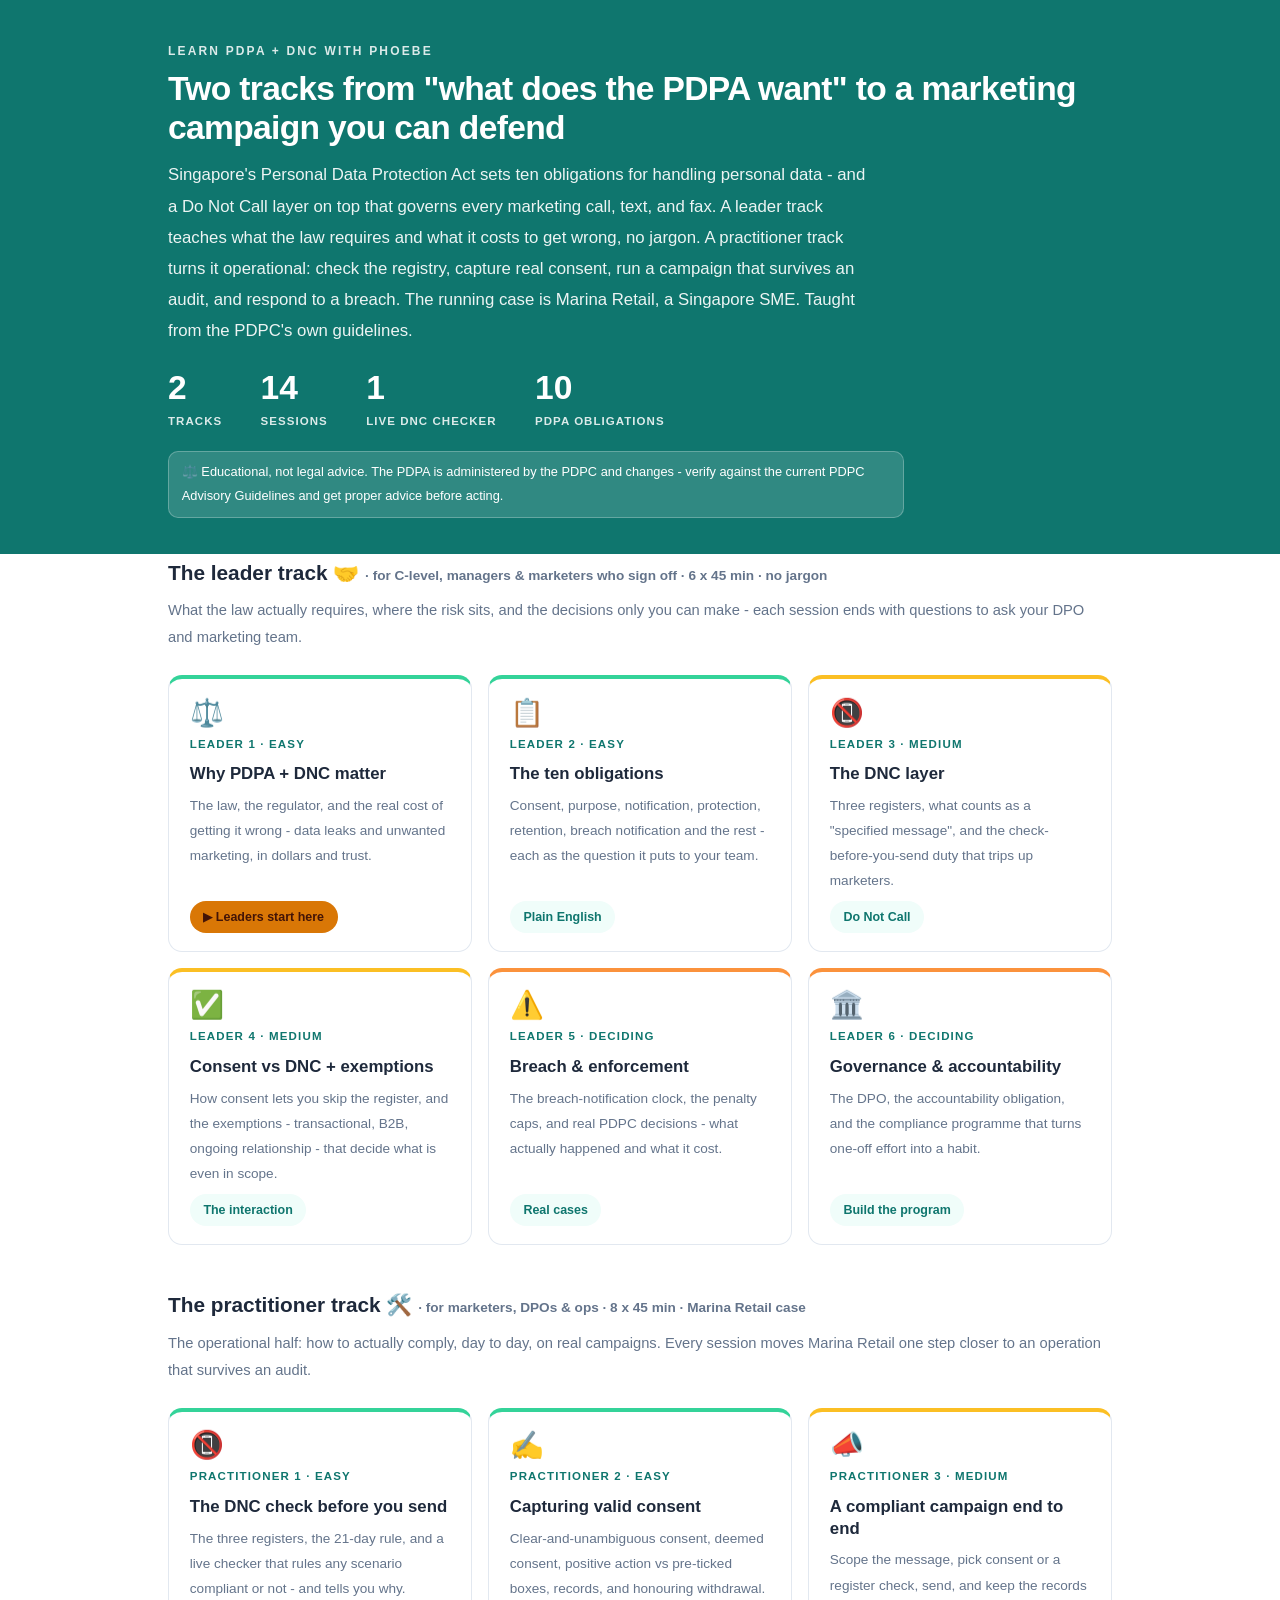
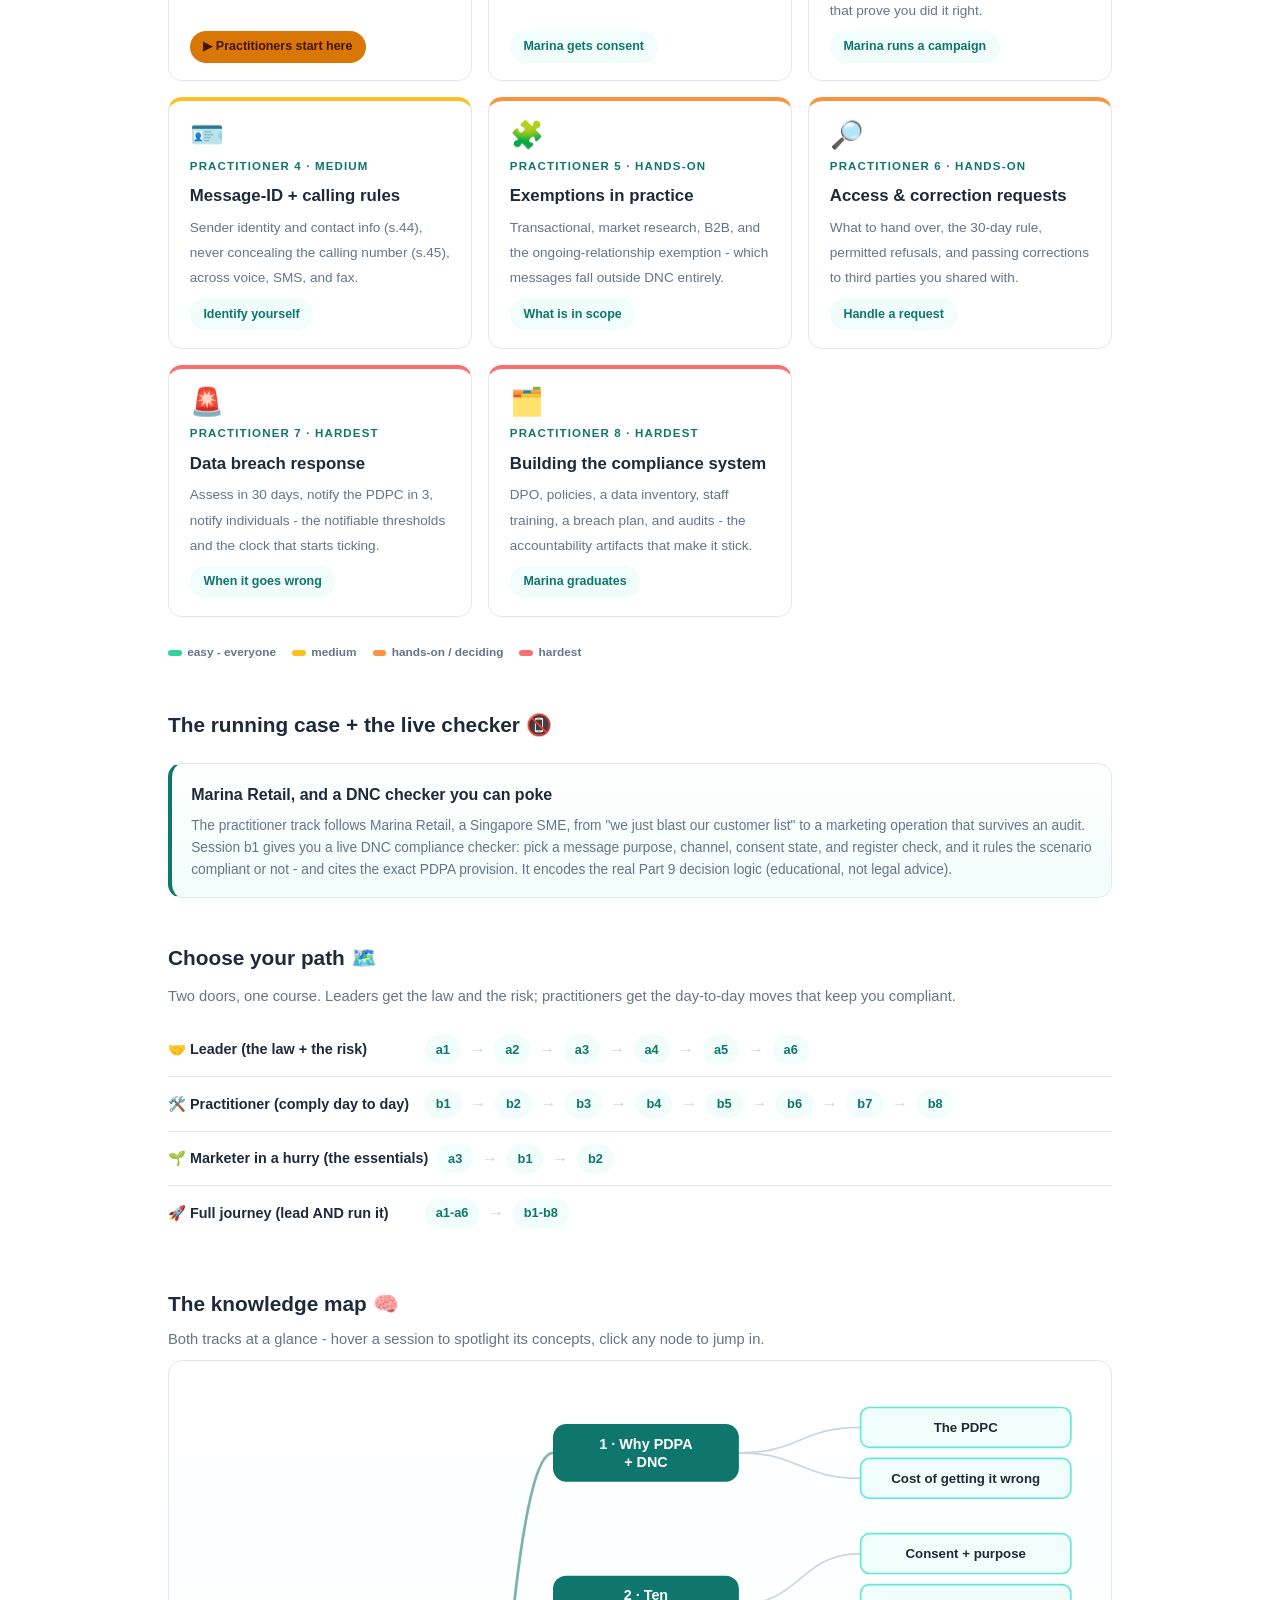
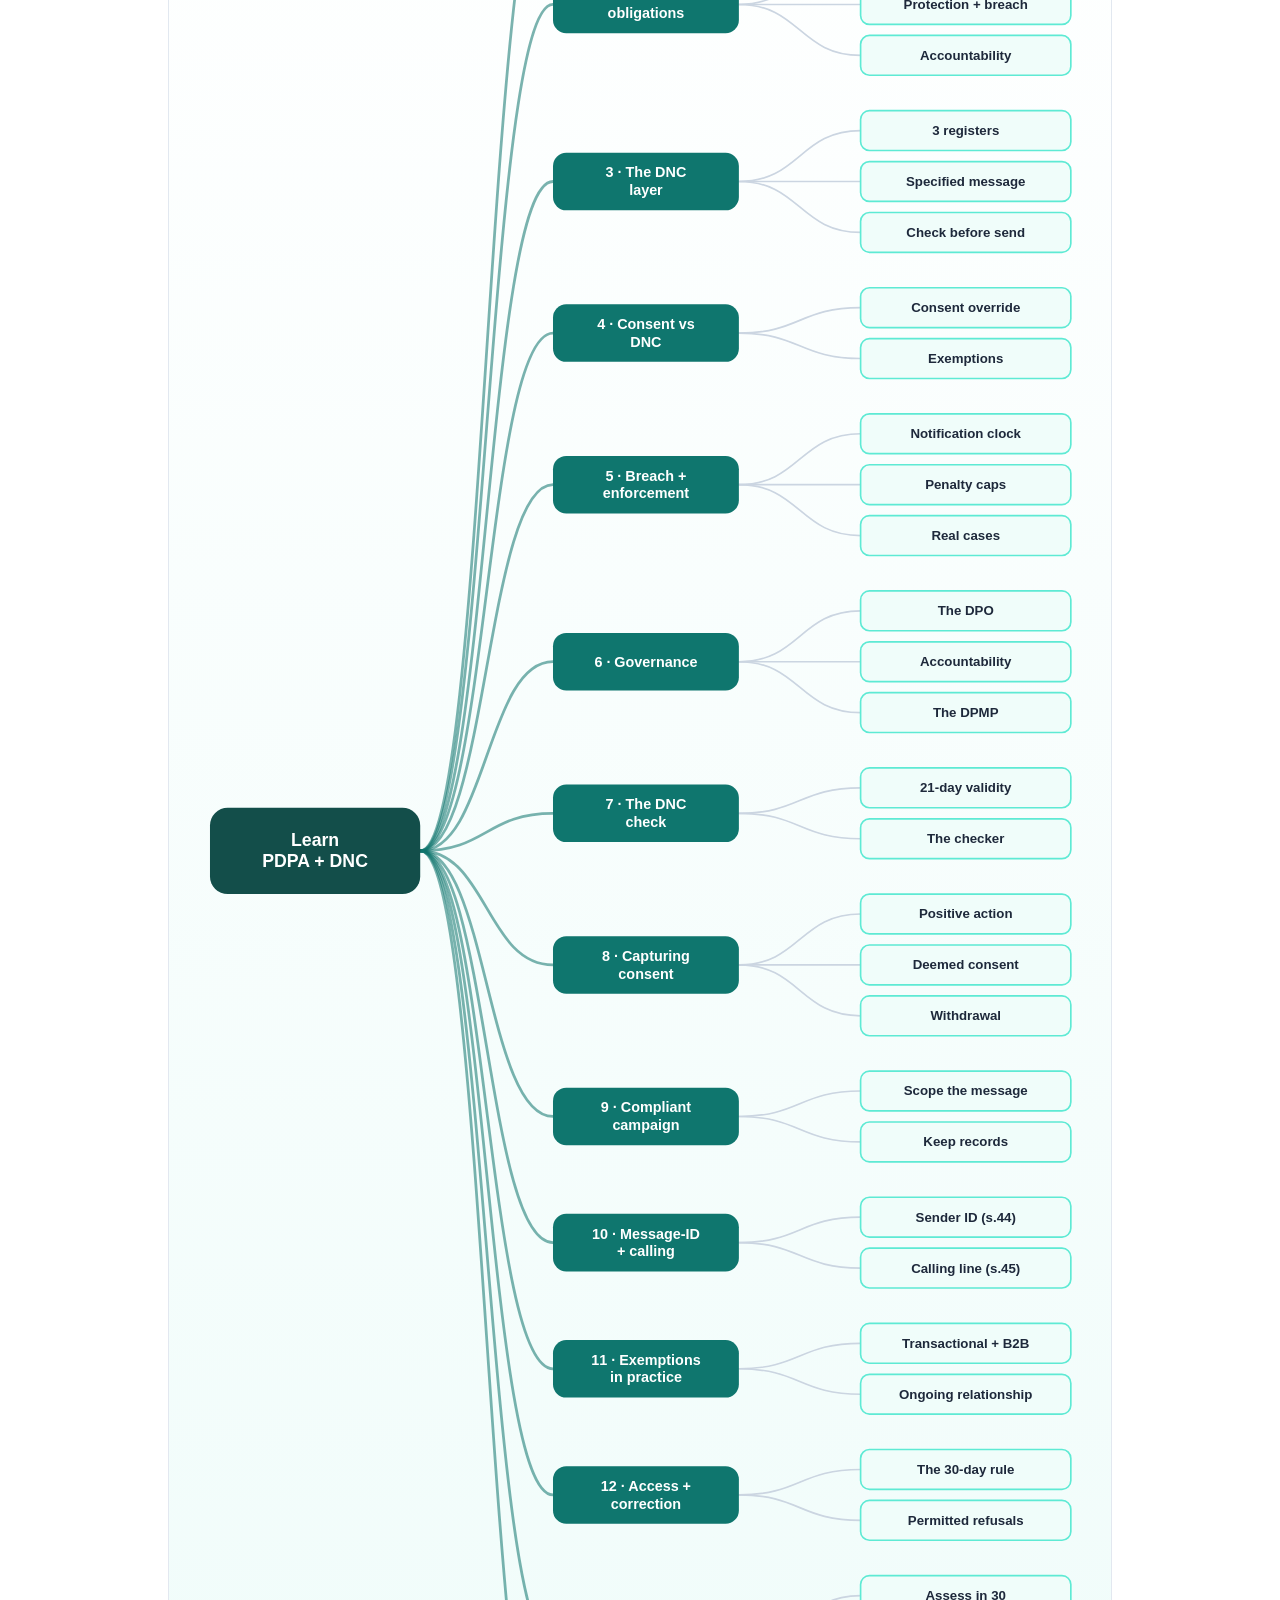
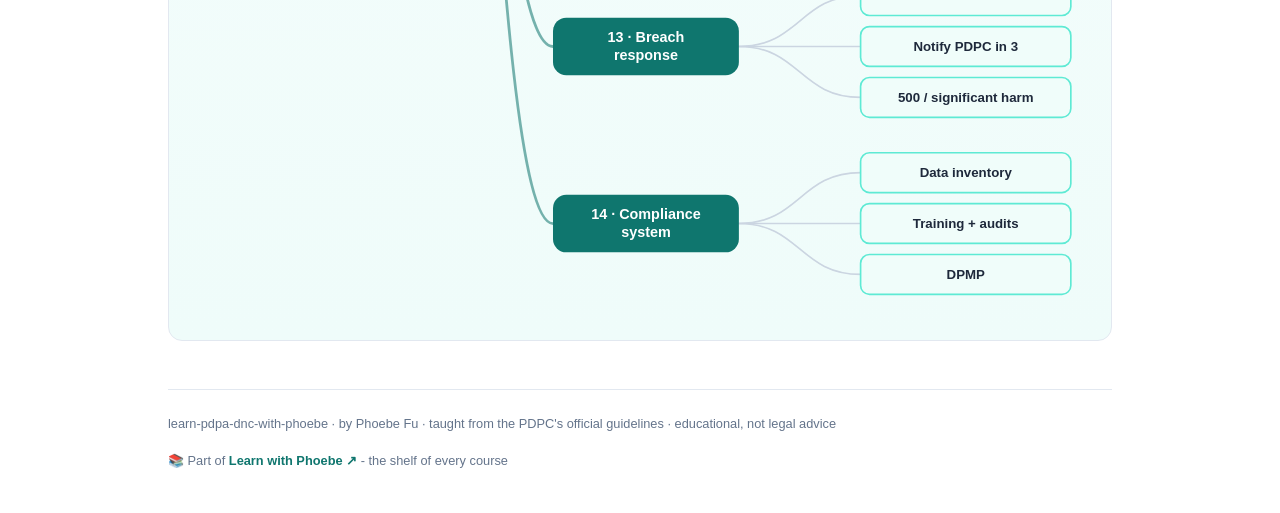
==== index.html @ 96875e18 "learn-pdpa-dnc-with-phoebe: two-track Singapore PDPA + DNC course (6 leader + 8 practitioner), dnc-l" ====
<!DOCTYPE html>
<html lang="en">
<head>
<meta charset="UTF-8">
<meta name="viewport" content="width=device-width, initial-scale=1.0">
<title>learn PDPA + DNC with phoebe - a two-track course on Singapore data protection</title>
<link rel="stylesheet" href="assets/style.css?v=1">
<style>
  .stats-row { display: flex; gap: 2.4rem; margin-top: 1.5rem; flex-wrap: wrap; }
  .stat b { display: block; font-size: 2.1rem; font-weight: 800; line-height: 1.05; font-variant-numeric: tabular-nums; }
  .stat span { font-size: .72rem; opacity: .85; text-transform: uppercase; letter-spacing: .09em; font-weight: 600; }
  .lawnote { margin-top: 1rem; font-size: .8rem; background: rgba(255,255,255,.14); border: 1px solid rgba(255,255,255,.25); border-radius: 10px; padding: .55rem .8rem; max-width: 46rem; }

  .course-grid { display: grid; grid-template-columns: repeat(auto-fit, minmax(17rem, 1fr)); gap: 1rem; margin-top: 1.5rem; }
  .course-card { border: 1px solid var(--hairline); border-top: 4px solid var(--diff, var(--indigo)); border-radius: var(--radius); padding: 1.2rem 1.3rem 1.1rem; display: flex; flex-direction: column; gap: .5rem; text-decoration: none; color: var(--ink); background: #fff; transition: box-shadow .15s ease, border-color .15s ease, transform .15s ease; position: relative; }
  .course-card:hover { border-color: var(--indigo-soft); border-top-color: var(--diff, var(--indigo)); box-shadow: 0 8px 28px rgba(15,118,110,.14); transform: translateY(-3px); }
  .course-card .cicon { font-size: 1.7rem; line-height: 1; }
  .course-card .cnum { font-size: .72rem; font-weight: 700; color: var(--indigo); text-transform: uppercase; letter-spacing: .1em; }
  .course-card h3 { font-size: 1.05rem; font-weight: 800; line-height: 1.3; }
  .course-card p { font-size: .85rem; color: var(--muted); flex: 1; }
  .course-card .meta { display: flex; gap: .4rem; flex-wrap: wrap; }

  .diff-legend { display: flex; gap: 1rem; margin-top: 1.6rem; font-size: .74rem; color: var(--muted); font-weight: 600; flex-wrap: wrap; }
  .diff-legend i { display: inline-block; width: .85rem; height: .35rem; border-radius: 999px; margin-right: .35rem; vertical-align: middle; }

  .paths { margin-top: 2.6rem; }
  .paths h2 { font-size: 1.3rem; font-weight: 800; margin-bottom: .3rem; }
  .paths .plede { color: var(--muted); font-size: .92rem; margin-bottom: .8rem; }
  .path { display: flex; gap: .55rem; align-items: center; padding: .75rem 0; border-bottom: .5px solid var(--hairline); flex-wrap: wrap; }
  .path:last-child { border-bottom: none; }
  .path b { min-width: 15.5rem; font-size: .9rem; }
  .path .pstep { background: var(--indigo-50); color: var(--indigo); border-radius: 999px; padding: .16rem .68rem; font-weight: 700; font-size: .8rem; text-decoration: none; transition: all .12s ease; }
  .path .pstep:hover { background: var(--indigo); color: #fff; }
  .path .parr { color: var(--faint); font-weight: 700; }

  .rp-card { border: 1px solid var(--hairline); border-left: 4px solid var(--indigo); border-radius: var(--radius); padding: 1rem 1.2rem; background: linear-gradient(180deg,#fff,var(--indigo-50)); margin-top: 1.2rem; }
  .rp-card h4 { font-size: 1rem; font-weight: 800; margin-bottom: .3rem; }
  .rp-card p { font-size: .86rem; color: var(--muted); line-height: 1.6; }

  .mm-section { margin-top: 1.6rem; }
  .mm-section h2 { font-size: 1.3rem; font-weight: 800; margin-bottom: .2rem; }
  .mm-section .mm-lede { color: var(--muted); font-size: .92rem; margin-bottom: .4rem; }
  .mm-wrap { border: 1px solid var(--hairline); border-radius: var(--radius); background: linear-gradient(180deg,#fff,#EFFCFA); padding: .6rem; overflow-x: auto; }
  .mm-svg { width: 100%; height: auto; display: block; max-width: 60rem; margin: 0 auto; min-width: 34rem; }
  .mm-link { cursor: pointer; text-decoration: none; }
  .mm-node rect { transition: opacity .15s ease, filter .15s ease; }
  .mm-node text { pointer-events: none; }
  .mm-link:hover .mm-node rect { filter: brightness(1.06); }
  .mm-edge { transition: opacity .15s ease; }
</style>
</head>
<body>

<header class="masthead">
  <div class="wrap">
    <div class="eyebrow">Learn PDPA + DNC with Phoebe</div>
    <h1>Two tracks from "what does the PDPA want" to a marketing campaign you can defend</h1>
    <p class="sub">Singapore's Personal Data Protection Act sets ten obligations for handling personal data - and a Do Not Call layer on top that governs every marketing call, text, and fax. A leader track teaches what the law requires and what it costs to get wrong, no jargon. A practitioner track turns it operational: check the registry, capture real consent, run a campaign that survives an audit, and respond to a breach. The running case is Marina Retail, a Singapore SME. Taught from the PDPC's own guidelines.</p>
    <div class="stats-row">
      <div class="stat"><b data-count="2">2</b><span>tracks</span></div>
      <div class="stat"><b data-count="14">14</b><span>sessions</span></div>
      <div class="stat"><b data-count="1">1</b><span>live DNC checker</span></div>
      <div class="stat"><b data-count="10">10</b><span>PDPA obligations</span></div>
    </div>
    <div class="lawnote">⚖️ Educational, not legal advice. The PDPA is administered by the PDPC and changes - verify against the current PDPC Advisory Guidelines and get proper advice before acting.</div>
  </div>
</header>

<main class="wrap">

  <section class="section">
    <div class="paths" style="margin-top:0">
      <h2>The leader track 🤝 <span style="font-size:.85rem;font-weight:600;color:var(--muted)">· for C-level, managers &amp; marketers who sign off · 6 x 45 min · no jargon</span></h2>
      <p class="plede">What the law actually requires, where the risk sits, and the decisions only you can make - each session ends with questions to ask your DPO and marketing team.</p>
    </div>
    <div class="course-grid">
      <a class="course-card" href="courses/a1-why-pdpa-dnc.html" style="--diff:#34D399">
        <span class="cicon">⚖️</span><span class="cnum">Leader 1 · easy</span>
        <h3>Why PDPA + DNC matter</h3>
        <p>The law, the regulator, and the real cost of getting it wrong - data leaks and unwanted marketing, in dollars and trust.</p>
        <span class="meta"><span class="pill amber">▶ Leaders start here</span></span>
      </a>
      <a class="course-card" href="courses/a2-pdpa-obligations.html" style="--diff:#34D399">
        <span class="cicon">📋</span><span class="cnum">Leader 2 · easy</span>
        <h3>The ten obligations</h3>
        <p>Consent, purpose, notification, protection, retention, breach notification and the rest - each as the question it puts to your team.</p>
        <span class="meta"><span class="pill light">Plain English</span></span>
      </a>
      <a class="course-card" href="courses/a3-dnc-layer.html" style="--diff:#FBBF24">
        <span class="cicon">📵</span><span class="cnum">Leader 3 · medium</span>
        <h3>The DNC layer</h3>
        <p>Three registers, what counts as a "specified message", and the check-before-you-send duty that trips up marketers.</p>
        <span class="meta"><span class="pill light">Do Not Call</span></span>
      </a>
      <a class="course-card" href="courses/a4-consent-exemptions.html" style="--diff:#FBBF24">
        <span class="cicon">✅</span><span class="cnum">Leader 4 · medium</span>
        <h3>Consent vs DNC + exemptions</h3>
        <p>How consent lets you skip the register, and the exemptions - transactional, B2B, ongoing relationship - that decide what is even in scope.</p>
        <span class="meta"><span class="pill light">The interaction</span></span>
      </a>
      <a class="course-card" href="courses/a5-breach-enforcement.html" style="--diff:#FB923C">
        <span class="cicon">⚠️</span><span class="cnum">Leader 5 · deciding</span>
        <h3>Breach &amp; enforcement</h3>
        <p>The breach-notification clock, the penalty caps, and real PDPC decisions - what actually happened and what it cost.</p>
        <span class="meta"><span class="pill light">Real cases</span></span>
      </a>
      <a class="course-card" href="courses/a6-governance.html" style="--diff:#FB923C">
        <span class="cicon">🏛️</span><span class="cnum">Leader 6 · deciding</span>
        <h3>Governance &amp; accountability</h3>
        <p>The DPO, the accountability obligation, and the compliance programme that turns one-off effort into a habit.</p>
        <span class="meta"><span class="pill light">Build the program</span></span>
      </a>
    </div>

    <div class="paths">
      <h2>The practitioner track 🛠️ <span style="font-size:.85rem;font-weight:600;color:var(--muted)">· for marketers, DPOs &amp; ops · 8 x 45 min · Marina Retail case</span></h2>
      <p class="plede">The operational half: how to actually comply, day to day, on real campaigns. Every session moves Marina Retail one step closer to an operation that survives an audit.</p>
    </div>
    <div class="course-grid">
      <a class="course-card" href="courses/b1-dnc-check.html" style="--diff:#34D399">
        <span class="cicon">📵</span><span class="cnum">Practitioner 1 · easy</span>
        <h3>The DNC check before you send</h3>
        <p>The three registers, the 21-day rule, and a live checker that rules any scenario compliant or not - and tells you why.</p>
        <span class="meta"><span class="pill amber">▶ Practitioners start here</span></span>
      </a>
      <a class="course-card" href="courses/b2-consent.html" style="--diff:#34D399">
        <span class="cicon">✍️</span><span class="cnum">Practitioner 2 · easy</span>
        <h3>Capturing valid consent</h3>
        <p>Clear-and-unambiguous consent, deemed consent, positive action vs pre-ticked boxes, records, and honouring withdrawal.</p>
        <span class="meta"><span class="pill light">Marina gets consent</span></span>
      </a>
      <a class="course-card" href="courses/b3-compliant-campaign.html" style="--diff:#FBBF24">
        <span class="cicon">📣</span><span class="cnum">Practitioner 3 · medium</span>
        <h3>A compliant campaign end to end</h3>
        <p>Scope the message, pick consent or a register check, send, and keep the records that prove you did it right.</p>
        <span class="meta"><span class="pill light">Marina runs a campaign</span></span>
      </a>
      <a class="course-card" href="courses/b4-message-id-rules.html" style="--diff:#FBBF24">
        <span class="cicon">🪪</span><span class="cnum">Practitioner 4 · medium</span>
        <h3>Message-ID + calling rules</h3>
        <p>Sender identity and contact info (s.44), never concealing the calling number (s.45), across voice, SMS, and fax.</p>
        <span class="meta"><span class="pill light">Identify yourself</span></span>
      </a>
      <a class="course-card" href="courses/b5-exemptions-practice.html" style="--diff:#FB923C">
        <span class="cicon">🧩</span><span class="cnum">Practitioner 5 · hands-on</span>
        <h3>Exemptions in practice</h3>
        <p>Transactional, market research, B2B, and the ongoing-relationship exemption - which messages fall outside DNC entirely.</p>
        <span class="meta"><span class="pill light">What is in scope</span></span>
      </a>
      <a class="course-card" href="courses/b6-access-correction.html" style="--diff:#FB923C">
        <span class="cicon">🔎</span><span class="cnum">Practitioner 6 · hands-on</span>
        <h3>Access &amp; correction requests</h3>
        <p>What to hand over, the 30-day rule, permitted refusals, and passing corrections to third parties you shared with.</p>
        <span class="meta"><span class="pill light">Handle a request</span></span>
      </a>
      <a class="course-card" href="courses/b7-breach-response.html" style="--diff:#F87171">
        <span class="cicon">🚨</span><span class="cnum">Practitioner 7 · hardest</span>
        <h3>Data breach response</h3>
        <p>Assess in 30 days, notify the PDPC in 3, notify individuals - the notifiable thresholds and the clock that starts ticking.</p>
        <span class="meta"><span class="pill light">When it goes wrong</span></span>
      </a>
      <a class="course-card" href="courses/b8-compliance-system.html" style="--diff:#F87171">
        <span class="cicon">🗂️</span><span class="cnum">Practitioner 8 · hardest</span>
        <h3>Building the compliance system</h3>
        <p>DPO, policies, a data inventory, staff training, a breach plan, and audits - the accountability artifacts that make it stick.</p>
        <span class="meta"><span class="pill light">Marina graduates</span></span>
      </a>
    </div>
    <div class="diff-legend">
      <span><i style="background:#34D399"></i>easy - everyone</span>
      <span><i style="background:#FBBF24"></i>medium</span>
      <span><i style="background:#FB923C"></i>hands-on / deciding</span>
      <span><i style="background:#F87171"></i>hardest</span>
    </div>

    <div class="paths">
      <h2>The running case + the live checker 📵</h2>
      <div class="rp-card">
        <h4>Marina Retail, and a DNC checker you can poke</h4>
        <p>The practitioner track follows Marina Retail, a Singapore SME, from "we just blast our customer list" to a marketing operation that survives an audit. Session b1 gives you a live DNC compliance checker: pick a message purpose, channel, consent state, and register check, and it rules the scenario compliant or not - and cites the exact PDPA provision. It encodes the real Part 9 decision logic (educational, not legal advice).</p>
      </div>
    </div>

    <div class="paths">
      <h2>Choose your path 🗺️</h2>
      <p class="plede">Two doors, one course. Leaders get the law and the risk; practitioners get the day-to-day moves that keep you compliant.</p>
      <div class="path"><b>🤝 Leader (the law + the risk)</b>
        <a class="pstep" href="courses/a1-why-pdpa-dnc.html">a1</a><span class="parr">→</span>
        <a class="pstep" href="courses/a2-pdpa-obligations.html">a2</a><span class="parr">→</span>
        <a class="pstep" href="courses/a3-dnc-layer.html">a3</a><span class="parr">→</span>
        <a class="pstep" href="courses/a4-consent-exemptions.html">a4</a><span class="parr">→</span>
        <a class="pstep" href="courses/a5-breach-enforcement.html">a5</a><span class="parr">→</span>
        <a class="pstep" href="courses/a6-governance.html">a6</a>
      </div>
      <div class="path"><b>🛠️ Practitioner (comply day to day)</b>
        <a class="pstep" href="courses/b1-dnc-check.html">b1</a><span class="parr">→</span>
        <a class="pstep" href="courses/b2-consent.html">b2</a><span class="parr">→</span>
        <a class="pstep" href="courses/b3-compliant-campaign.html">b3</a><span class="parr">→</span>
        <a class="pstep" href="courses/b4-message-id-rules.html">b4</a><span class="parr">→</span>
        <a class="pstep" href="courses/b5-exemptions-practice.html">b5</a><span class="parr">→</span>
        <a class="pstep" href="courses/b6-access-correction.html">b6</a><span class="parr">→</span>
        <a class="pstep" href="courses/b7-breach-response.html">b7</a><span class="parr">→</span>
        <a class="pstep" href="courses/b8-compliance-system.html">b8</a>
      </div>
      <div class="path"><b>🌱 Marketer in a hurry (the essentials)</b>
        <a class="pstep" href="courses/a3-dnc-layer.html">a3</a><span class="parr">→</span>
        <a class="pstep" href="courses/b1-dnc-check.html">b1</a><span class="parr">→</span>
        <a class="pstep" href="courses/b2-consent.html">b2</a>
      </div>
      <div class="path"><b>🚀 Full journey (lead AND run it)</b>
        <a class="pstep" href="courses/a1-why-pdpa-dnc.html">a1-a6</a><span class="parr">→</span>
        <a class="pstep" href="courses/b1-dnc-check.html">b1-b8</a>
      </div>
    </div>
  </section>

  <section class="section mm-section">
    <h2>The knowledge map 🧠</h2>
    <p class="mm-lede">Both tracks at a glance - hover a session to spotlight its concepts, click any node to jump in.</p>
    <div class="mm-wrap"><div id="mindmap"></div></div>
  </section>

  <footer class="pagefoot">
    <span>learn-pdpa-dnc-with-phoebe · by Phoebe Fu · taught from the PDPC's official guidelines · educational, not legal advice</span>
    <span>📚 Part of <a href="https://phoebefu6.github.io/learn-with-phoebe/">Learn with Phoebe ↗</a> - the shelf of every course</span>
  </footer>
</main>

<script>
window.MINDMAP_DATA = {
  title: "Learn\nPDPA + DNC",
  centerColor: "#134E4A",
  sessions: [
    { label: "Why PDPA\n+ DNC", href: "courses/a1-why-pdpa-dnc.html", color: "#34D399",
      concepts: [ { label: "The PDPC", href: "courses/a1-why-pdpa-dnc.html" }, { label: "Cost of getting it wrong", href: "courses/a1-why-pdpa-dnc.html" } ] },
    { label: "Ten\nobligations", href: "courses/a2-pdpa-obligations.html", color: "#34D399",
      concepts: [ { label: "Consent + purpose", href: "courses/a2-pdpa-obligations.html" }, { label: "Protection + breach", href: "courses/a2-pdpa-obligations.html" }, { label: "Accountability", href: "courses/a2-pdpa-obligations.html" } ] },
    { label: "The DNC\nlayer", href: "courses/a3-dnc-layer.html", color: "#FBBF24",
      concepts: [ { label: "3 registers", href: "courses/a3-dnc-layer.html" }, { label: "Specified message", href: "courses/a3-dnc-layer.html" }, { label: "Check before send", href: "courses/a3-dnc-layer.html" } ] },
    { label: "Consent vs\nDNC", href: "courses/a4-consent-exemptions.html", color: "#FBBF24",
      concepts: [ { label: "Consent override", href: "courses/a4-consent-exemptions.html" }, { label: "Exemptions", href: "courses/a4-consent-exemptions.html" } ] },
    { label: "Breach +\nenforcement", href: "courses/a5-breach-enforcement.html", color: "#FB923C",
      concepts: [ { label: "Notification clock", href: "courses/a5-breach-enforcement.html" }, { label: "Penalty caps", href: "courses/a5-breach-enforcement.html" }, { label: "Real cases", href: "courses/a5-breach-enforcement.html" } ] },
    { label: "Governance", href: "courses/a6-governance.html", color: "#FB923C",
      concepts: [ { label: "The DPO", href: "courses/a6-governance.html" }, { label: "Accountability", href: "courses/a6-governance.html" }, { label: "The DPMP", href: "courses/a6-governance.html" } ] },
    { label: "The DNC\ncheck", href: "courses/b1-dnc-check.html", color: "#34D399",
      concepts: [ { label: "21-day validity", href: "courses/b1-dnc-check.html" }, { label: "The checker", href: "courses/b1-dnc-check.html" } ] },
    { label: "Capturing\nconsent", href: "courses/b2-consent.html", color: "#34D399",
      concepts: [ { label: "Positive action", href: "courses/b2-consent.html" }, { label: "Deemed consent", href: "courses/b2-consent.html" }, { label: "Withdrawal", href: "courses/b2-consent.html" } ] },
    { label: "Compliant\ncampaign", href: "courses/b3-compliant-campaign.html", color: "#FBBF24",
      concepts: [ { label: "Scope the message", href: "courses/b3-compliant-campaign.html" }, { label: "Keep records", href: "courses/b3-compliant-campaign.html" } ] },
    { label: "Message-ID\n+ calling", href: "courses/b4-message-id-rules.html", color: "#FBBF24",
      concepts: [ { label: "Sender ID (s.44)", href: "courses/b4-message-id-rules.html" }, { label: "Calling line (s.45)", href: "courses/b4-message-id-rules.html" } ] },
    { label: "Exemptions\nin practice", href: "courses/b5-exemptions-practice.html", color: "#FB923C",
      concepts: [ { label: "Transactional + B2B", href: "courses/b5-exemptions-practice.html" }, { label: "Ongoing relationship", href: "courses/b5-exemptions-practice.html" } ] },
    { label: "Access +\ncorrection", href: "courses/b6-access-correction.html", color: "#FB923C",
      concepts: [ { label: "The 30-day rule", href: "courses/b6-access-correction.html" }, { label: "Permitted refusals", href: "courses/b6-access-correction.html" } ] },
    { label: "Breach\nresponse", href: "courses/b7-breach-response.html", color: "#F87171",
      concepts: [ { label: "Assess in 30", href: "courses/b7-breach-response.html" }, { label: "Notify PDPC in 3", href: "courses/b7-breach-response.html" }, { label: "500 / significant harm", href: "courses/b7-breach-response.html" } ] },
    { label: "Compliance\nsystem", href: "courses/b8-compliance-system.html", color: "#F87171",
      concepts: [ { label: "Data inventory", href: "courses/b8-compliance-system.html" }, { label: "Training + audits", href: "courses/b8-compliance-system.html" }, { label: "DPMP", href: "courses/b8-compliance-system.html" } ] }
  ]
};
</script>
<script src="assets/mindmap.js?v=1"></script>
<script src="assets/app.js?v=1"></script>
</body>
</html>
---- assets/style.css ----
/* learn-claude-with-phoebe - editorial bold design system
   Accent: indigo #0F766E · Ink: #1E293B · Flagship: amber #D97706 */

:root {
  --indigo: #0F766E;
  --indigo-deep: #134E4A;
  --indigo-mid: #0D9488;
  --indigo-soft: #5EEAD4;
  --indigo-50: #F0FDFA;
  --ink: #1E293B;
  --muted: #64748B;
  --faint: #CBD5E1;
  --hairline: #E2E8F0;
  --amber: #D97706;
  --amber-ink: #431407;
  --amber-50: #FFF7ED;
  --paper: #FFFFFF;
  --code-bg: #0F172A;
  --code-ink: #E2E8F0;
  --radius: 14px;
}

* { margin: 0; padding: 0; box-sizing: border-box; }

html { font-size: 16px; scroll-behavior: smooth; }
html.zoom-125 { font-size: 20px; }
html.zoom-150 { font-size: 24px; }

body {
  font-family: "Inter", -apple-system, BlinkMacSystemFont, "Segoe UI", Roboto, sans-serif;
  background: var(--paper);
  color: var(--ink);
  line-height: 1.85;
  font-feature-settings: "tnum";
}

.wrap { max-width: 62rem; margin: 0 auto; padding: 0 1.5rem; }

/* ---------- header band ---------- */
.masthead {
  background: var(--indigo);
  color: #fff;
  padding: 2.5rem 0 2.25rem;
}
.masthead .eyebrow {
  font-size: .75rem;
  letter-spacing: .18em;
  text-transform: uppercase;
  opacity: .85;
  font-weight: 600;
}
.masthead h1 {
  font-size: 2.1rem;
  line-height: 1.15;
  font-weight: 800;
  margin: .5rem 0 .75rem;
  letter-spacing: -.02em;
}
.masthead h1 .accent { color: inherit; }
.masthead .sub { font-size: 1.05rem; opacity: .92; max-width: 44rem; }

.chip-row { display: flex; flex-wrap: wrap; gap: .5rem; margin-top: 1.1rem; }
.chip {
  display: inline-flex;
  align-items: center;
  gap: .35rem;
  border-radius: 999px;
  padding: .25rem .8rem;
  font-size: .78rem;
  font-weight: 600;
  white-space: nowrap;
}
.chip.level { background: #fff; color: var(--indigo); }
.chip.audience { background: rgba(255,255,255,.16); color: #fff; border: 1px solid rgba(255,255,255,.35); }
.chip.time { background: var(--ink); color: #fff; font-variant-numeric: tabular-nums; }

/* ---------- agenda bar ---------- */
.agenda {
  display: flex;
  border-radius: 999px;
  overflow: hidden;
  margin: 1.4rem 0 0;
  font-size: .72rem;
  font-weight: 600;
  text-align: center;
  color: #fff;
}
.agenda span { padding: .45rem .3rem; white-space: nowrap; overflow: hidden; text-overflow: ellipsis; }
.agenda .a1 { background: var(--indigo-deep); }
.agenda .a2 { background: var(--indigo-mid); }
.agenda .a3 { background: var(--amber); color: var(--amber-ink); }
.agenda .a4 { background: var(--indigo-soft); }

/* ---------- toolbar ---------- */
.toolbar {
  position: sticky;
  top: 0;
  z-index: 40;
  background: rgba(255,255,255,.94);
  backdrop-filter: blur(6px);
  border-bottom: 1px solid var(--hairline);
  padding: .55rem 0;
}
.toolbar .wrap { display: flex; align-items: center; gap: .6rem; }
.toolbar .crumb { font-size: .8rem; color: var(--muted); font-weight: 600; margin-right: auto; }
.toolbar .crumb a { color: var(--indigo); text-decoration: none; }
.btn {
  border: 1px solid var(--hairline);
  background: #fff;
  color: var(--ink);
  border-radius: 999px;
  padding: .35rem .9rem;
  font-size: .78rem;
  font-weight: 600;
  cursor: pointer;
  font-family: inherit;
  transition: all .15s ease;
}
.btn:hover { border-color: var(--indigo); color: var(--indigo); }
.btn.primary { background: var(--indigo); border-color: var(--indigo); color: #fff; }
.btn.primary:hover { background: var(--indigo-deep); }

/* ---------- sections ---------- */
main { padding: 2.5rem 0 4rem; }

.section { margin-bottom: 2.8rem; }
.section-kicker { margin-bottom: 1rem; }
.section-kicker .klabel {
  display: block;
  font-size: .72rem;
  text-transform: uppercase;
  letter-spacing: .1em;
  color: var(--indigo);
  font-weight: 700;
  margin-bottom: .35rem;
}
.section-kicker h2 {
  font-size: 1.45rem;
  font-weight: 800;
  letter-spacing: -.01em;
  display: flex;
  align-items: center;
  gap: .7rem;
  flex-wrap: wrap;
}
.section-kicker .tag {
  border-radius: 999px;
  padding: .18rem .7rem;
  font-size: .7rem;
  font-weight: 700;
  text-transform: uppercase;
  letter-spacing: .08em;
}
.tag.concept { background: var(--indigo-50); color: var(--indigo); }
.tag.demo { background: var(--amber-50); color: var(--amber-ink); }
.tag.exercise { background: var(--ink); color: #fff; }

.lede { color: var(--muted); max-width: 46rem; margin-bottom: 1.4rem; line-height: 1.8; }

/* live vs self-study markers on cards */
.mode {
  font-size: .64rem;
  font-weight: 700;
  text-transform: uppercase;
  letter-spacing: .07em;
  padding: .14rem .6rem;
  border-radius: 999px;
  flex: none;
}
.mode.live { background: var(--indigo); color: #fff; }
.mode.self { background: #fff; color: var(--muted); border: 1px solid var(--hairline); }

/* ---------- accordions ---------- */
details.card {
  border: 1px solid var(--hairline);
  border-radius: var(--radius);
  margin-bottom: .8rem;
  overflow: hidden;
  background: #fff;
}
details.card[open] { border-color: var(--indigo-soft); box-shadow: 0 8px 28px rgba(15,118,110,.08); }
details.card summary {
  list-style: none;
  cursor: pointer;
  padding: 1rem 1.25rem;
  display: flex;
  align-items: center;
  gap: .75rem;
  font-weight: 700;
  font-size: 1.02rem;
  user-select: none;
}
details.card summary::-webkit-details-marker { display: none; }
details.card summary .dot {
  width: .6rem; height: .6rem;
  border-radius: 999px;
  background: var(--indigo);
  flex: none;
}
details.card summary .mini { margin-left: auto; font-size: .72rem; color: var(--muted); font-weight: 600; white-space: nowrap; }
details.card summary .caret { transition: transform .2s ease; color: var(--indigo); font-size: .8rem; }
details.card[open] summary .caret { transform: rotate(90deg); }
details.card .body { padding: 0 1.25rem 1.4rem; border-top: 1px solid var(--hairline); padding-top: 1.15rem; }
details.card .body p { margin-bottom: 1.05rem; max-width: 48rem; }
details.card .body p:last-child { margin-bottom: 0; }
details.card .body ul, details.card .body ol { margin: 0 0 1.1rem 1.2rem; max-width: 47rem; }
details.card .body li { margin-bottom: .65rem; }
details.card .body h4 { font-size: .95rem; font-weight: 700; margin: 1.1rem 0 .45rem; }
details.card .body h4:first-child { margin-top: 0; }

/* ---------- pills & legends ---------- */
.legend { display: flex; flex-wrap: wrap; gap: .5rem; margin: 0 0 1.2rem; }
.pill {
  display: inline-flex;
  align-items: center;
  gap: .4rem;
  border-radius: 999px;
  padding: .28rem .85rem;
  font-size: .78rem;
  font-weight: 600;
}
.pill.solid { background: var(--indigo); color: #fff; }
.pill.light { background: var(--indigo-50); color: var(--indigo); }
.pill.inkpill { background: var(--ink); color: #fff; }
.pill.amber, .pill.peach { background: var(--amber); color: var(--amber-ink); }
.pill.bare { color: var(--faint); }

/* ---------- 4D grid ---------- */
.grid-2 { display: grid; grid-template-columns: repeat(auto-fit, minmax(15rem, 1fr)); gap: .8rem; margin: .5rem 0 1rem; }
.d-card {
  border: 1px solid var(--hairline);
  border-left: 4px solid var(--indigo);
  border-radius: 10px;
  padding: 1rem 1.1rem;
}
.d-card h4 { font-size: .95rem; margin-bottom: .3rem; }
.d-card h4 .lead-letter { color: var(--indigo); }
.d-card p { font-size: .86rem; color: var(--muted); margin: 0; }

/* ---------- tables ---------- */
table.clean { width: 100%; border-collapse: collapse; font-size: .9rem; margin: .4rem 0 1rem; }
table.clean th {
  text-align: left;
  font-size: .72rem;
  text-transform: uppercase;
  letter-spacing: .08em;
  color: var(--muted);
  padding: .5rem .6rem;
  border-bottom: 2px solid var(--ink);
}
table.clean td { padding: .7rem .6rem; border-bottom: .5px solid var(--hairline); vertical-align: top; line-height: 1.7; }
table.clean td:first-child { font-weight: 600; }

/* ---------- prompt boxes ---------- */
.prompt-box {
  position: relative;
  background: var(--code-bg);
  color: var(--code-ink);
  border-radius: var(--radius);
  padding: 1.1rem 1.2rem;
  margin: 1rem 0 1.2rem;
  font-family: "SF Mono", ui-monospace, Menlo, Consolas, monospace;
  font-size: .84rem;
  line-height: 1.65;
  white-space: pre-wrap;
  word-break: break-word;
}
.prompt-box .label {
  position: absolute;
  top: -0.7rem;
  left: 1rem;
  background: var(--indigo);
  color: #fff;
  font-family: "Inter", -apple-system, sans-serif;
  font-size: .68rem;
  font-weight: 700;
  letter-spacing: .06em;
  text-transform: uppercase;
  border-radius: 999px;
  padding: .15rem .7rem;
}
.prompt-box.bad .label { background: var(--faint); color: var(--ink); }
.prompt-box.good .label { background: var(--amber); color: var(--amber-ink); }
.copy-btn {
  position: absolute;
  top: .7rem;
  right: .7rem;
  background: rgba(255,255,255,.1);
  border: 1px solid rgba(255,255,255,.25);
  color: #fff;
  border-radius: 999px;
  padding: .25rem .8rem;
  font-size: .72rem;
  font-weight: 600;
  cursor: pointer;
  font-family: "Inter", -apple-system, sans-serif;
  transition: background .15s ease;
}
.copy-btn:hover { background: rgba(255,255,255,.22); }
.copy-btn.copied { background: var(--amber); border-color: var(--amber); color: var(--amber-ink); }

/* ---------- demo steps ---------- */
.steps { counter-reset: step; margin: .6rem 0 1rem; }
.step {
  display: flex;
  gap: .9rem;
  padding: .85rem 0;
  border-bottom: .5px solid var(--hairline);
}
.step:last-child { border-bottom: none; }
.step::before {
  counter-increment: step;
  content: counter(step);
  flex: none;
  width: 1.7rem; height: 1.7rem;
  border-radius: 999px;
  background: var(--indigo-50);
  color: var(--indigo);
  font-weight: 700;
  font-size: .85rem;
  display: inline-flex;
  align-items: center;
  justify-content: center;
  margin-top: .1rem;
}
.step p { margin: 0; }

/* ---------- callouts ---------- */
.callout {
  border-radius: var(--radius);
  padding: 1rem 1.2rem;
  margin: 1rem 0;
  font-size: .92rem;
}
.callout.tip { background: var(--indigo-50); border-left: 4px solid var(--indigo); }
.callout.win { background: var(--amber-50); border-left: 4px solid var(--amber); }
.callout strong:first-child { display: block; margin-bottom: .2rem; }

.callout.example {
  background: #FFFFFF;
  border: 1px solid var(--hairline);
  border-left: 4px solid var(--amber);
  font-size: .9rem;
}
.callout.example .ex-pill {
  display: inline-block;
  background: var(--amber);
  color: var(--amber-ink);
  border-radius: 999px;
  padding: .15rem .7rem;
  font-size: .68rem;
  font-weight: 700;
  text-transform: uppercase;
  letter-spacing: .06em;
  margin-bottom: .5rem;
}
.callout.example p { margin: 0 0 .75rem; max-width: 47rem; }
.callout.example p:last-child { margin-bottom: 0; }
.callout.example ul { margin: 0 0 0 1.1rem; max-width: 46rem; }
.callout.example li { margin-bottom: .6rem; }
.callout.example li:last-child { margin-bottom: 0; }

/* ---------- zoomable figures ---------- */
figure.zoomable {
  border: 1px solid var(--hairline);
  border-radius: var(--radius);
  padding: 1.2rem;
  margin: 1rem 0 1.4rem;
  cursor: zoom-in;
  transition: box-shadow .15s ease;
  background: #fff;
}
figure.zoomable:hover { box-shadow: 0 8px 28px rgba(15,118,110,.12); }
figure.zoomable svg, figure.zoomable img { width: 100%; height: auto; display: block; }
figure.zoomable figcaption {
  margin-top: .6rem;
  font-size: .76rem;
  color: var(--muted);
  font-weight: 600;
  display: flex;
  align-items: center;
  gap: .4rem;
}

.lightbox {
  position: fixed;
  inset: 0;
  z-index: 100;
  background: rgba(30,41,59,.9);
  display: none;
  align-items: center;
  justify-content: center;
  padding: 3vh 3vw;
  cursor: zoom-out;
}
.lightbox.open { display: flex; }
.lightbox .inner {
  background: #fff;
  border-radius: var(--radius);
  padding: 2rem;
  max-width: 94vw;
  max-height: 92vh;
  overflow: auto;
}
.lightbox .inner svg, .lightbox .inner img { width: min(88vw, 70rem); height: auto; }
.lightbox .close-hint {
  position: fixed;
  top: 1rem; right: 1.4rem;
  color: #fff;
  font-size: .8rem;
  font-weight: 600;
  opacity: .8;
}

/* ---------- courses covered ---------- */
.covered { border: 1px solid var(--hairline); border-radius: var(--radius); overflow: hidden; }
.covered-row {
  display: flex;
  align-items: baseline;
  gap: .8rem;
  padding: .75rem 1.1rem;
  border-bottom: .5px solid var(--hairline);
  font-size: .9rem;
}
.covered-row:last-child { border-bottom: none; }
.covered-row .status { flex: none; }
.covered-row .name { font-weight: 600; }
.covered-row .note { margin-left: auto; color: var(--muted); font-size: .78rem; text-align: right; }

/* ---------- cheat sheet footer ---------- */
.cheat {
  background: var(--ink);
  color: #fff;
  border-radius: var(--radius);
  padding: 1.6rem 1.6rem 1.3rem;
  margin-top: 3rem;
}
.cheat h3 { font-size: 1.1rem; margin-bottom: 1rem; }
.cheat h3 span { color: var(--indigo-soft); }
.cheat .grid-2 { gap: 1rem; }
.cheat .cheat-item { border-left: 3px solid var(--indigo-mid); padding-left: .8rem; }
.cheat .cheat-item b { display: block; font-size: .85rem; color: var(--indigo-soft); }
.cheat .cheat-item span { font-size: .82rem; opacity: .85; }

footer.pagefoot {
  border-top: 1px solid var(--hairline);
  margin-top: 3rem;
  padding: 1.4rem 0 2.5rem;
  font-size: .8rem;
  color: var(--muted);
  display: flex;
  justify-content: space-between;
  flex-wrap: wrap;
  gap: .8rem;
}
footer.pagefoot a { color: var(--indigo); text-decoration: none; font-weight: 600; }

/* ---------- wayfinding: reading progress + section dots + part numbers ---------- */

#progress-bar {
  position: fixed;
  top: 0; left: 0;
  height: 3px;
  width: 0;
  background: linear-gradient(90deg, var(--indigo), var(--amber));
  z-index: 90;
}

.pagenav {
  position: fixed;
  right: 1.1rem;
  top: 50%;
  transform: translateY(-50%);
  z-index: 50;
  display: flex;
  flex-direction: column;
  gap: .55rem;
}
.pagenav a {
  width: .68rem; height: .68rem;
  border-radius: 999px;
  background: #fff;
  border: 2px solid var(--faint);
  display: block;
  position: relative;
  transition: all .15s ease;
}
.pagenav a:hover { border-color: var(--indigo); transform: scale(1.3); }
.pagenav a.active { background: var(--indigo); border-color: var(--indigo); }
.pagenav a .nlabel {
  position: absolute;
  right: 1.4rem;
  top: 50%;
  transform: translateY(-50%);
  background: var(--ink);
  color: #fff;
  font-size: .7rem;
  font-weight: 600;
  padding: .22rem .65rem;
  border-radius: 6px;
  white-space: nowrap;
  opacity: 0;
  pointer-events: none;
  transition: opacity .15s ease;
}
.pagenav a:hover .nlabel { opacity: 1; }
@media (max-width: 74rem) { .pagenav { display: none; } }

main { counter-reset: partnum -1; }
.section .section-kicker { position: relative; }
.section .section-kicker::before {
  counter-increment: partnum;
  content: counter(partnum, decimal-leading-zero);
  position: absolute;
  right: 0;
  top: -1.2rem;
  font-size: 4.4rem;
  font-weight: 800;
  color: var(--indigo-50);
  line-height: 1;
  font-variant-numeric: tabular-nums;
  pointer-events: none;
  z-index: 0;
}
.section .section-kicker > * { position: relative; z-index: 1; }

details.card summary { transition: background .15s ease; }
details.card summary:hover { background: #F5FEFC; }

/* ---------- journey strip: you are here in the series ---------- */
.journey {
  display: flex;
  align-items: center;
  gap: .45rem;
  margin-top: 1.1rem;
  flex-wrap: wrap;
}
.journey .jlabel { font-size: .7rem; font-weight: 700; text-transform: uppercase; letter-spacing: .09em; opacity: .8; margin-right: .3rem; }
.journey a {
  width: 1.7rem; height: 1.7rem;
  border-radius: 999px;
  display: inline-flex;
  align-items: center;
  justify-content: center;
  font-size: .8rem;
  font-weight: 700;
  text-decoration: none;
  color: #fff;
  border: 1.5px solid rgba(255,255,255,.45);
  transition: all .15s ease;
  font-variant-numeric: tabular-nums;
}
.journey a:hover { border-color: #fff; transform: scale(1.12); }
.journey a.here { background: #fff; color: var(--indigo); border-color: #fff; }
.journey a.dd-chip { width: auto; border-radius: 999px; padding: 0 .7rem; font-size: .72rem; }

/* ---------- check-yourself quiz ---------- */
.quiz-q {
  border: 1px solid var(--hairline);
  border-radius: var(--radius);
  padding: 1.1rem 1.25rem 1rem;
  margin-bottom: .9rem;
  background: #fff;
}
.quiz-q .qtext { font-weight: 700; margin-bottom: .7rem; }
.quiz-q .qopt {
  display: block;
  width: 100%;
  text-align: left;
  background: #fff;
  border: 1px solid var(--hairline);
  border-radius: 10px;
  padding: .6rem .9rem;
  margin-bottom: .5rem;
  font-size: .9rem;
  font-family: inherit;
  color: var(--ink);
  cursor: pointer;
  transition: all .15s ease;
}
.quiz-q .qopt:hover { border-color: var(--indigo); background: var(--indigo-50); }
.quiz-q .qopt.correct { background: var(--indigo); border-color: var(--indigo); color: #fff; font-weight: 600; }
.quiz-q .qopt.correct::after { content: "  ✓"; }
.quiz-q .qopt.wrong { background: #FEF2F2; border-color: #FCA5A5; color: #991B1B; animation: qshake .3s ease; }
.quiz-q .qopt.wrong::after { content: "  ✗ try again"; font-size: .78rem; }
.quiz-q .qopt:disabled { cursor: default; }
.quiz-q .qwhy {
  display: none;
  background: var(--amber-50);
  border-left: 4px solid var(--amber);
  border-radius: 8px;
  padding: .6rem .9rem;
  font-size: .86rem;
  margin-top: .3rem;
}
.quiz-q.answered .qwhy { display: block; }
@keyframes qshake {
  0%, 100% { transform: translateX(0); }
  25% { transform: translateX(-5px); }
  75% { transform: translateX(5px); }
}
.quiz-score { font-weight: 700; color: var(--indigo); margin-top: .4rem; }

@media (prefers-reduced-motion: reduce) {
  .quiz-q .qopt.wrong { animation: none; }
  .journey a:hover { transform: none; }
}

/* ---------- micro-interactions (react-bits inspired, vanilla) ---------- */

/* BlurText: staggered word reveal on the masthead headline */
.masthead h1 .bw {
  display: inline-block;
  opacity: 0;
  filter: blur(8px);
  transform: translateY(.35em);
  animation: bw-in .7s cubic-bezier(.22,.9,.35,1) forwards;
  animation-delay: var(--bw-delay, 0s);
}
@keyframes bw-in {
  to { opacity: 1; filter: blur(0); transform: translateY(0); }
}

/* SpotlightCard: cursor-following highlight on accordion cards */
details.card { position: relative; }
details.card::after {
  content: "";
  position: absolute;
  inset: 0;
  pointer-events: none;
  opacity: 0;
  transition: opacity .3s ease;
  background: radial-gradient(320px circle at var(--mx, 50%) var(--my, 50%), rgba(15,118,110,.09), transparent 65%);
}
details.card:hover::after { opacity: 1; }

/* ScrollReveal: sections rise in as they enter the viewport */
.js-reveal .section {
  opacity: 0;
  transform: translateY(16px);
  transition: opacity .6s ease, transform .6s cubic-bezier(.22,.9,.35,1);
}
.js-reveal .section.revealed { opacity: 1; transform: none; }

@media (prefers-reduced-motion: reduce) {
  .masthead h1 .bw { animation: none; opacity: 1; filter: none; transform: none; }
  details.card::after { display: none; }
  .js-reveal .section { opacity: 1; transform: none; transition: none; }
}

@media (max-width: 40rem) {
  .masthead h1 { font-size: 1.6rem; }
  .agenda span { font-size: .6rem; }
  .toolbar .crumb { display: none; }
}

@media print {
  .toolbar, .copy-btn { display: none; }
  details.card { border: 1px solid #ccc; }
}

/* ---------- DNC compliance checker (dnc-live.js) ---------- */
.dncbox { border: 1px solid var(--hairline); border-radius: var(--radius); background: #fff; overflow: hidden; margin: 1rem 0 1.4rem; box-shadow: 0 8px 28px rgba(15,118,110,.08); }
.dnc-bar { display: flex; align-items: center; gap: .5rem; padding: .5rem .8rem; background: var(--indigo-deep); color: #fff; }
.dnc-dot { width: .6rem; height: .6rem; border-radius: 999px; background: var(--amber); flex: none; }
.dnc-title { font-size: .76rem; font-weight: 700; letter-spacing: .02em; }
.dnc-tag { margin-left: auto; font-size: .68rem; font-weight: 600; opacity: .85; }
.dnc-presets { display: flex; flex-wrap: wrap; gap: .4rem; padding: .8rem .8rem .3rem; }
.dnc-preset { border: 1px solid var(--hairline); background: var(--indigo-50); color: var(--indigo-deep); border-radius: 999px; padding: .28rem .7rem; font-size: .72rem; font-weight: 600; cursor: pointer; font-family: inherit; transition: all .12s ease; }
.dnc-preset:hover { background: var(--indigo); color: #fff; border-color: var(--indigo); }
.dnc-grid { display: grid; grid-template-columns: repeat(auto-fit, minmax(15rem, 1fr)); gap: .6rem; padding: .5rem .8rem .3rem; }
.dnc-field { display: flex; flex-direction: column; gap: .2rem; }
.dnc-flabel { font-size: .66rem; text-transform: uppercase; letter-spacing: .07em; font-weight: 700; color: var(--muted); }
.dnc-select { border: 1px solid var(--hairline); border-radius: 8px; padding: .4rem .6rem; font-family: inherit; font-size: .8rem; color: var(--ink); background: #fff; }
.dnc-select:focus { outline: none; border-color: var(--indigo-soft); box-shadow: 0 0 0 3px rgba(15,118,110,.1); }
.dnc-out { padding: .6rem .8rem .2rem; }
.dnc-verdict { display: flex; gap: .7rem; align-items: flex-start; border-radius: 10px; padding: .7rem .85rem; }
.dnc-ok { background: #ECFDF5; border: 1px solid #6EE7B7; }
.dnc-bad { background: #FEF2F2; border: 1px solid #FCA5A5; }
.dnc-badge { font-size: 1.1rem; font-weight: 800; line-height: 1.2; }
.dnc-ok .dnc-badge { color: #047857; }
.dnc-bad .dnc-badge { color: #B91C1C; }
.dnc-verdict b { font-size: .95rem; }
.dnc-rule { font-size: .68rem; font-weight: 700; color: var(--muted); background: #fff; border: 1px solid var(--hairline); border-radius: 999px; padding: .08rem .5rem; margin-left: .4rem; font-family: "SF Mono", Menlo, monospace; }
.dnc-verdict p { font-size: .82rem; color: var(--ink); margin: .35rem 0 0; line-height: 1.55; }
.dnc-note { font-size: .68rem; color: var(--muted); font-style: italic; padding: .2rem .85rem .3rem; }
.dnc-cap { font-size: .76rem; color: var(--muted); padding: 0 .85rem .85rem; }
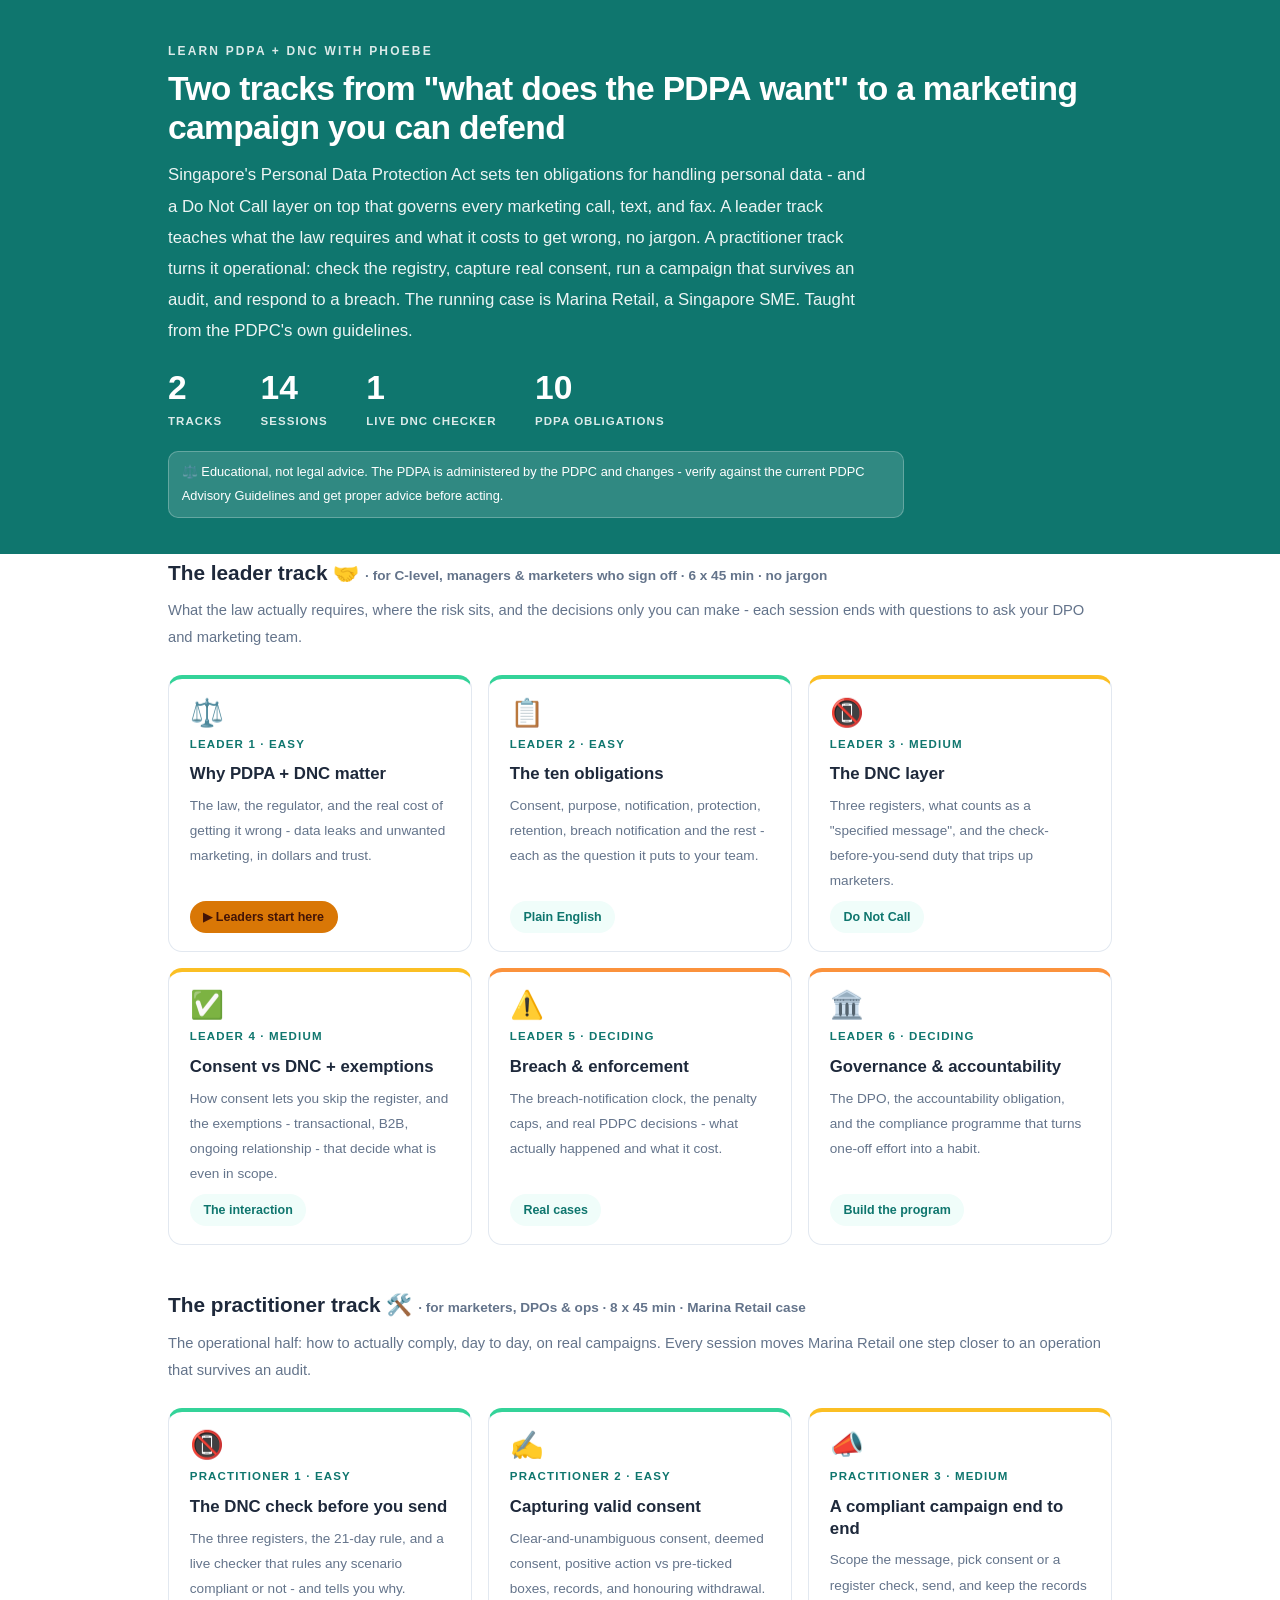
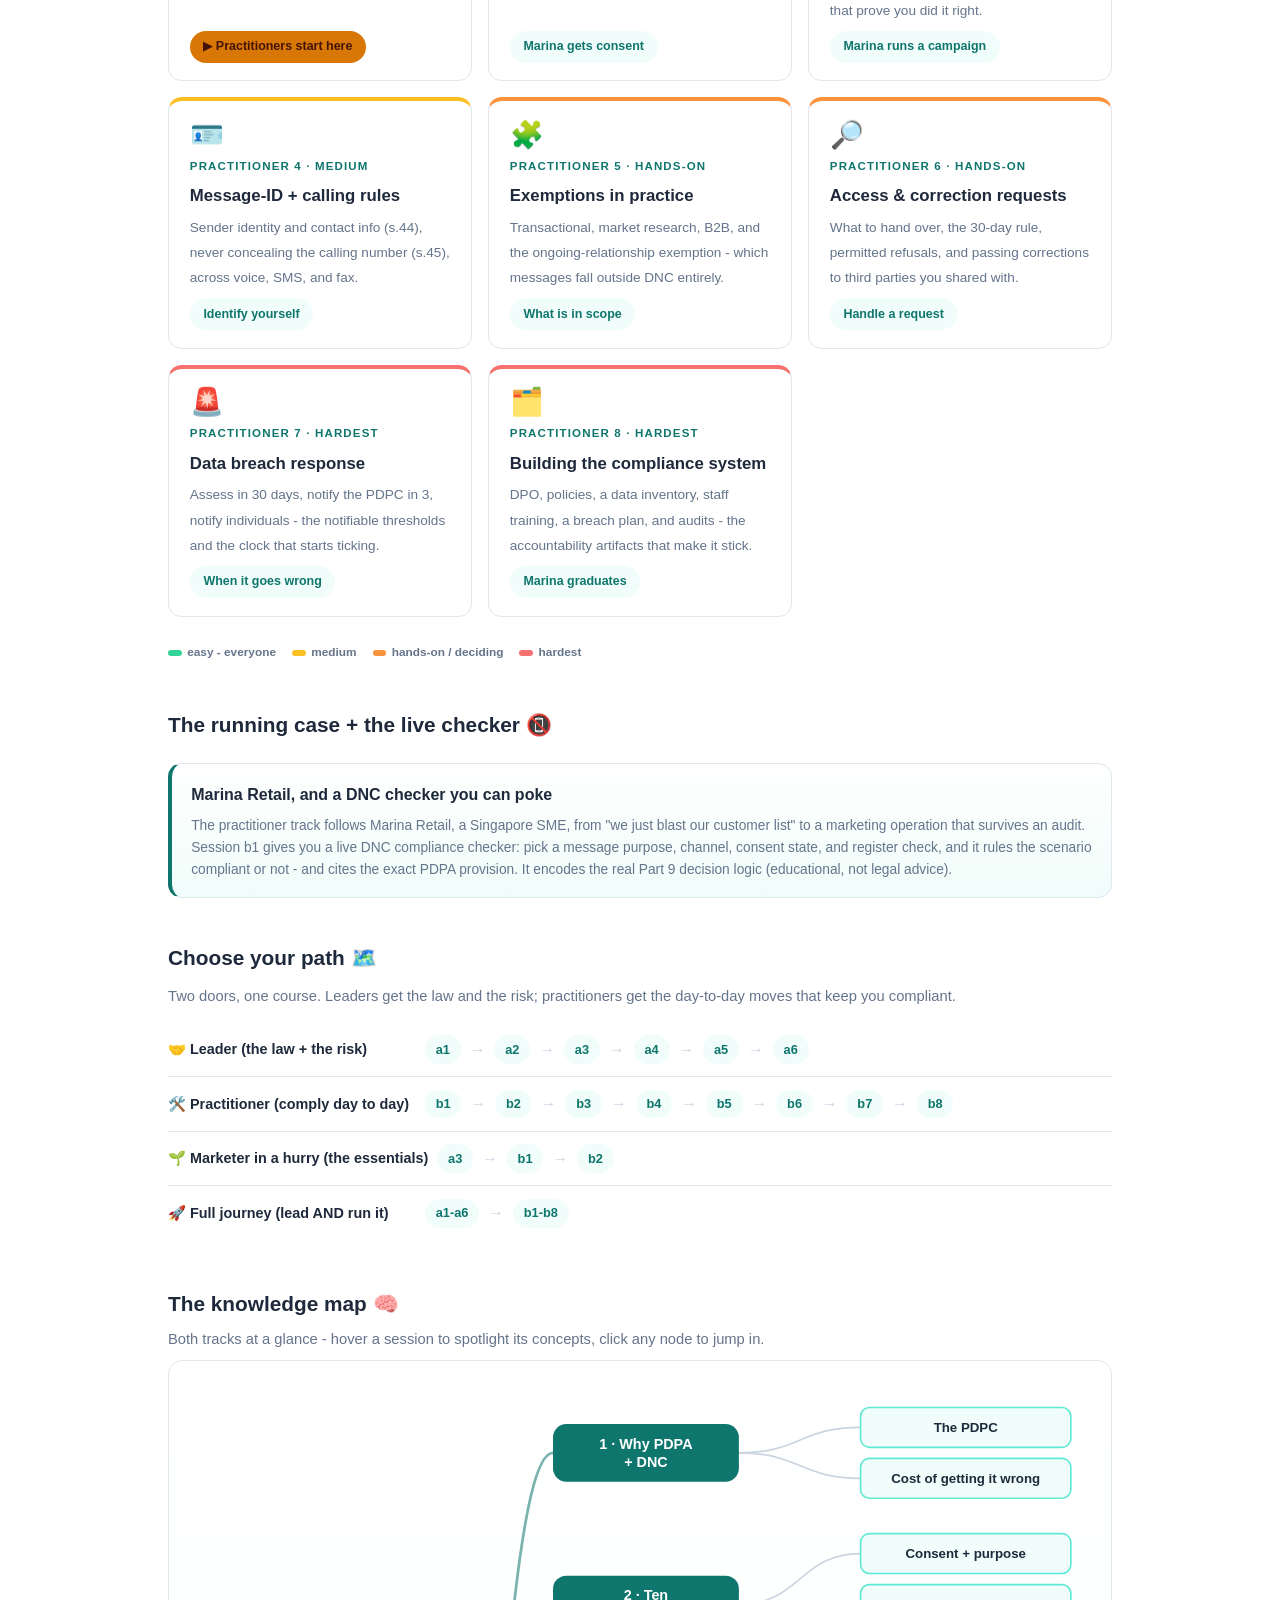
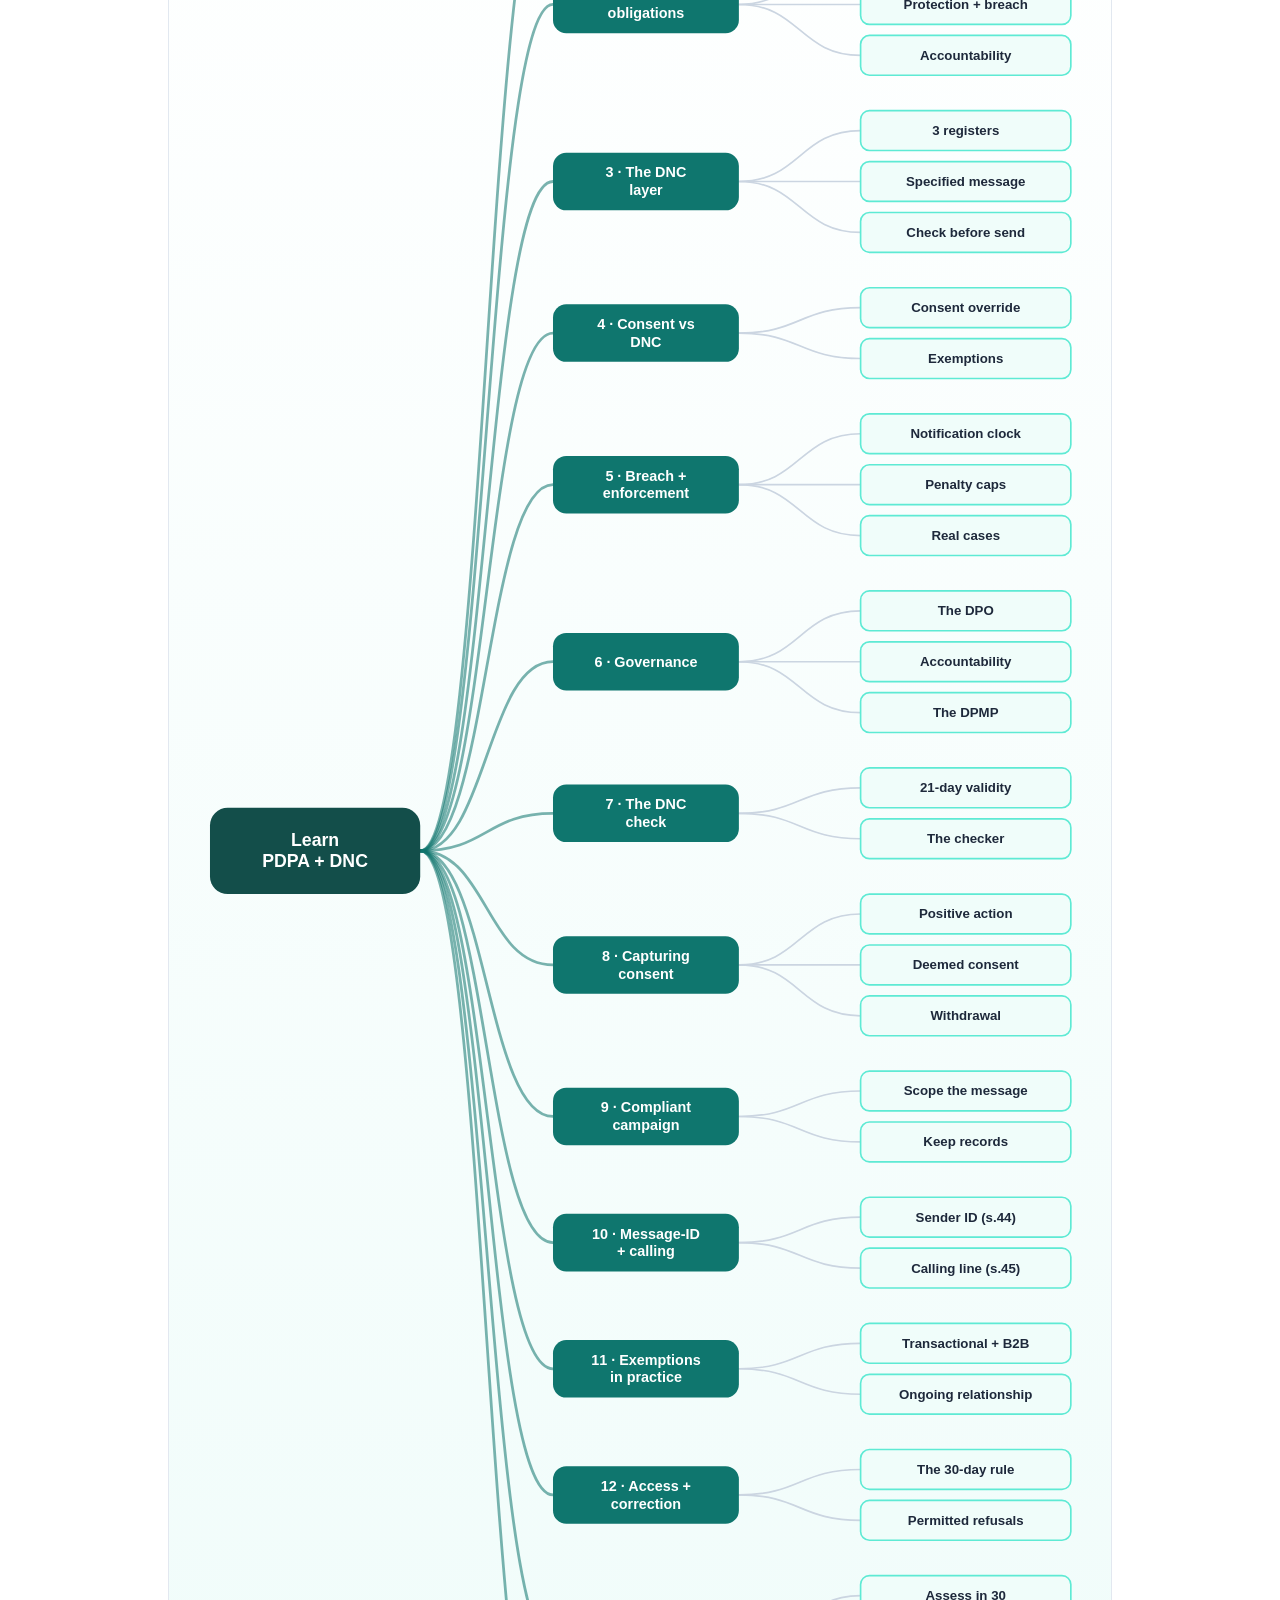
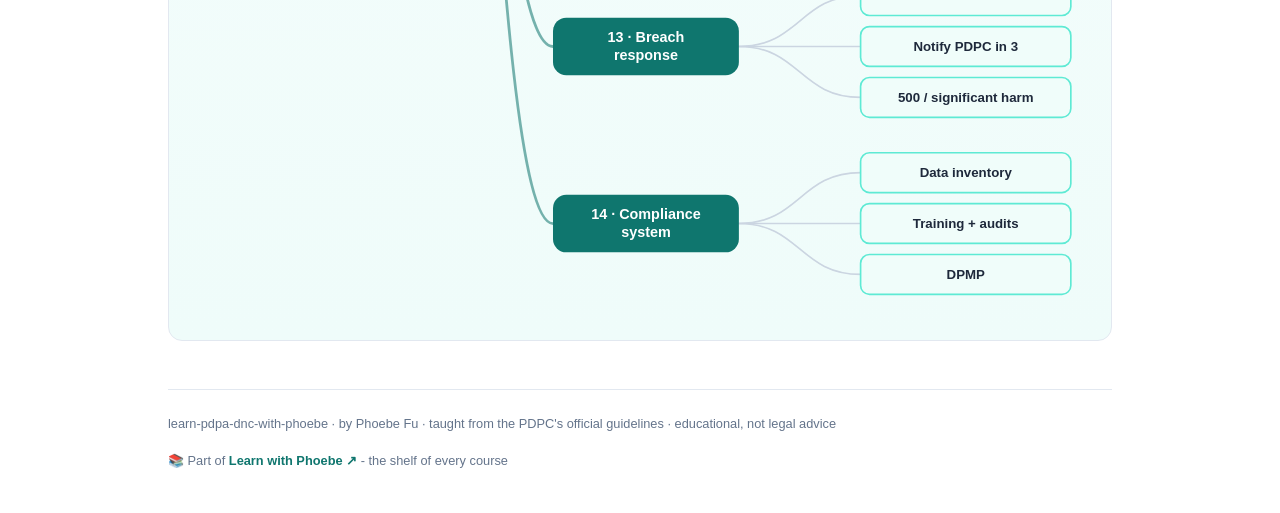
==== commit 56ea410b: "Fix diagram clipping and make every page readable on a narrow screen Diagrams: measured geometry def" ====
--- a/index.html
+++ b/index.html
@@ -4,7 +4,7 @@
 <meta charset="UTF-8">
 <meta name="viewport" content="width=device-width, initial-scale=1.0">
 <title>learn PDPA + DNC with phoebe - a two-track course on Singapore data protection</title>
-<link rel="stylesheet" href="assets/style.css?v=1">
+<link rel="stylesheet" href="assets/style.css?v=5">
 <style>
   .stats-row { display: flex; gap: 2.4rem; margin-top: 1.5rem; flex-wrap: wrap; }
   .stat b { display: block; font-size: 2.1rem; font-weight: 800; line-height: 1.05; font-variant-numeric: tabular-nums; }
@@ -262,7 +262,7 @@
   ]
 };
 </script>
-<script src="assets/mindmap.js?v=1"></script>
-<script src="assets/app.js?v=1"></script>
+<script src="assets/mindmap.js?v=5"></script>
+<script src="assets/app.js?v=5"></script>
 </body>
 </html>
--- a/assets/style.css
+++ b/assets/style.css
@@ -685,3 +685,111 @@
 .dnc-verdict p { font-size: .82rem; color: var(--ink); margin: .35rem 0 0; line-height: 1.55; }
 .dnc-note { font-size: .68rem; color: var(--muted); font-style: italic; padding: .2rem .85rem .3rem; }
 .dnc-cap { font-size: .76rem; color: var(--muted); padding: 0 .85rem .85rem; }
+
+/* === LWP-PATCH v2 === */
+/* palette-agnostic aliases: 75 repos use --indigo/--amber, 1 uses --pine/--clay */
+:root {
+  --pv-accent: var(--indigo, var(--pine, #334155));
+  --pv-flag: var(--amber, var(--clay, #B45309));
+  --pv-flag-50: var(--amber-50, var(--clay-50, #FEF3E2));
+}
+
+/* ============================================================
+   v2 - readable on a phone + reading modes
+   Layout only. No palette tokens are changed.
+   ============================================================ */
+
+/* --- skip link --- */
+.skip-link {
+  position: absolute; left: -9999px; top: 0; z-index: 200;
+  background: var(--pv-accent); color: #fff;
+  padding: .7rem 1.1rem; border-radius: 0 0 var(--radius) 0;
+  font-weight: 700; font-size: .85rem; text-decoration: none;
+}
+.skip-link:focus { left: 0; }
+
+/* --- visible keyboard focus everywhere --- */
+:focus-visible {
+  outline: 3px solid var(--pv-flag);
+  outline-offset: 2px;
+  border-radius: 4px;
+}
+
+/* --- diagrams: hold authored width, scroll instead of shrinking --- */
+.figscroll { overflow-x: auto; -webkit-overflow-scrolling: touch; overscroll-behavior-x: contain; }
+.figscroll::-webkit-scrollbar { height: 6px; }
+.figscroll::-webkit-scrollbar-thumb { background: var(--faint); border-radius: 3px; }
+
+/* --- tables: scroll container + sticky row label --- */
+.tablescroll { overflow-x: auto; -webkit-overflow-scrolling: touch; border-radius: var(--radius); }
+
+/* --- section contents counter --- */
+.sec-meta {
+  display: block; margin-top: .3rem;
+  font-size: .72rem; font-weight: 700; letter-spacing: .06em;
+  text-transform: uppercase; color: var(--muted);
+  font-variant-numeric: tabular-nums;
+}
+
+/* --- study-mode switch --- */
+.btn.mode-on { background: var(--pv-flag); border-color: var(--pv-flag); color: #fff; }
+
+/* --- deep-linked card gets a moment of emphasis --- */
+details.card.linked { border-color: var(--pv-flag); box-shadow: 0 0 0 3px var(--pv-flag-50); }
+
+@media (max-width: 820px) {
+  /* labels keep the size they were drawn at; the figure scrolls */
+  figure.zoomable svg { min-width: 820px; }
+  .figscroll .mm-svg, .mindmap svg { min-width: 840px; }
+
+  table.clean { min-width: 620px; }
+  table.clean th:first-child,
+  table.clean td:first-child {
+    position: sticky; left: 0; background: #fff;
+    box-shadow: 1px 0 0 var(--hairline);
+  }
+
+  pre, .prompt-box { overflow-x: auto; }
+
+  /* 44px tap targets */
+  details.card summary { min-height: 44px; }
+  .qopt { min-height: 44px; display: flex; align-items: center; padding: .7rem .9rem; }
+  .toolbar .btn, .pagefoot a { min-height: 44px; display: inline-flex; align-items: center; }
+}
+
+@media (max-width: 640px) {
+  /* long inline code tokens and nowrap chips are the two things that still
+     forced the page sideways below 640px: let them break rather than push
+     the layout. Inside the media query only - desktop is untouched. */
+  :not(pre) > code, .prompt-box span, code span { overflow-wrap: anywhere; word-break: break-word; }
+  .chip, .syn-chip, .pill, .mode, .tag { white-space: normal; max-width: 100%; }
+
+  /* the agenda bar truncated its own labels into nonsense - stack it */
+  .agenda { flex-direction: column; align-items: stretch; gap: .3rem; }
+  .agenda span { font-size: .74rem; text-align: left; padding: .4rem .7rem; flex: none !important; }
+  .chip-row, .legend { flex-wrap: wrap; }
+  .journey { flex-wrap: wrap; row-gap: .45rem; }
+}
+
+/* --- print: a session should print as a complete handout --- */
+@media print {
+  .pagenav, #progress-bar, .skip-link, .journey, .lightbox { display: none !important; }
+  details.card > .body { display: block !important; }
+  details.card, figure, table.clean, .callout { break-inside: avoid; page-break-inside: avoid; }
+  figure.zoomable svg { min-width: 0; max-width: 100%; }
+  .figscroll, .tablescroll { overflow: visible; }
+  a[href^="http"]::after { content: " (" attr(href) ")"; font-size: .72rem; color: #555; }
+}
+
+/* swipe hint: own line, only when the diagram really does scroll */
+figure.zoomable.can-scroll figcaption { flex-wrap: wrap; }
+figure.zoomable.can-scroll figcaption::after {
+  content: "swipe the diagram \2192";
+  flex: 0 0 100%;
+  margin-top: .2rem;
+  font-size: .72rem;
+  font-weight: 700;
+  letter-spacing: .04em;
+  color: var(--pv-flag);
+}
+/* === /LWP-PATCH === */
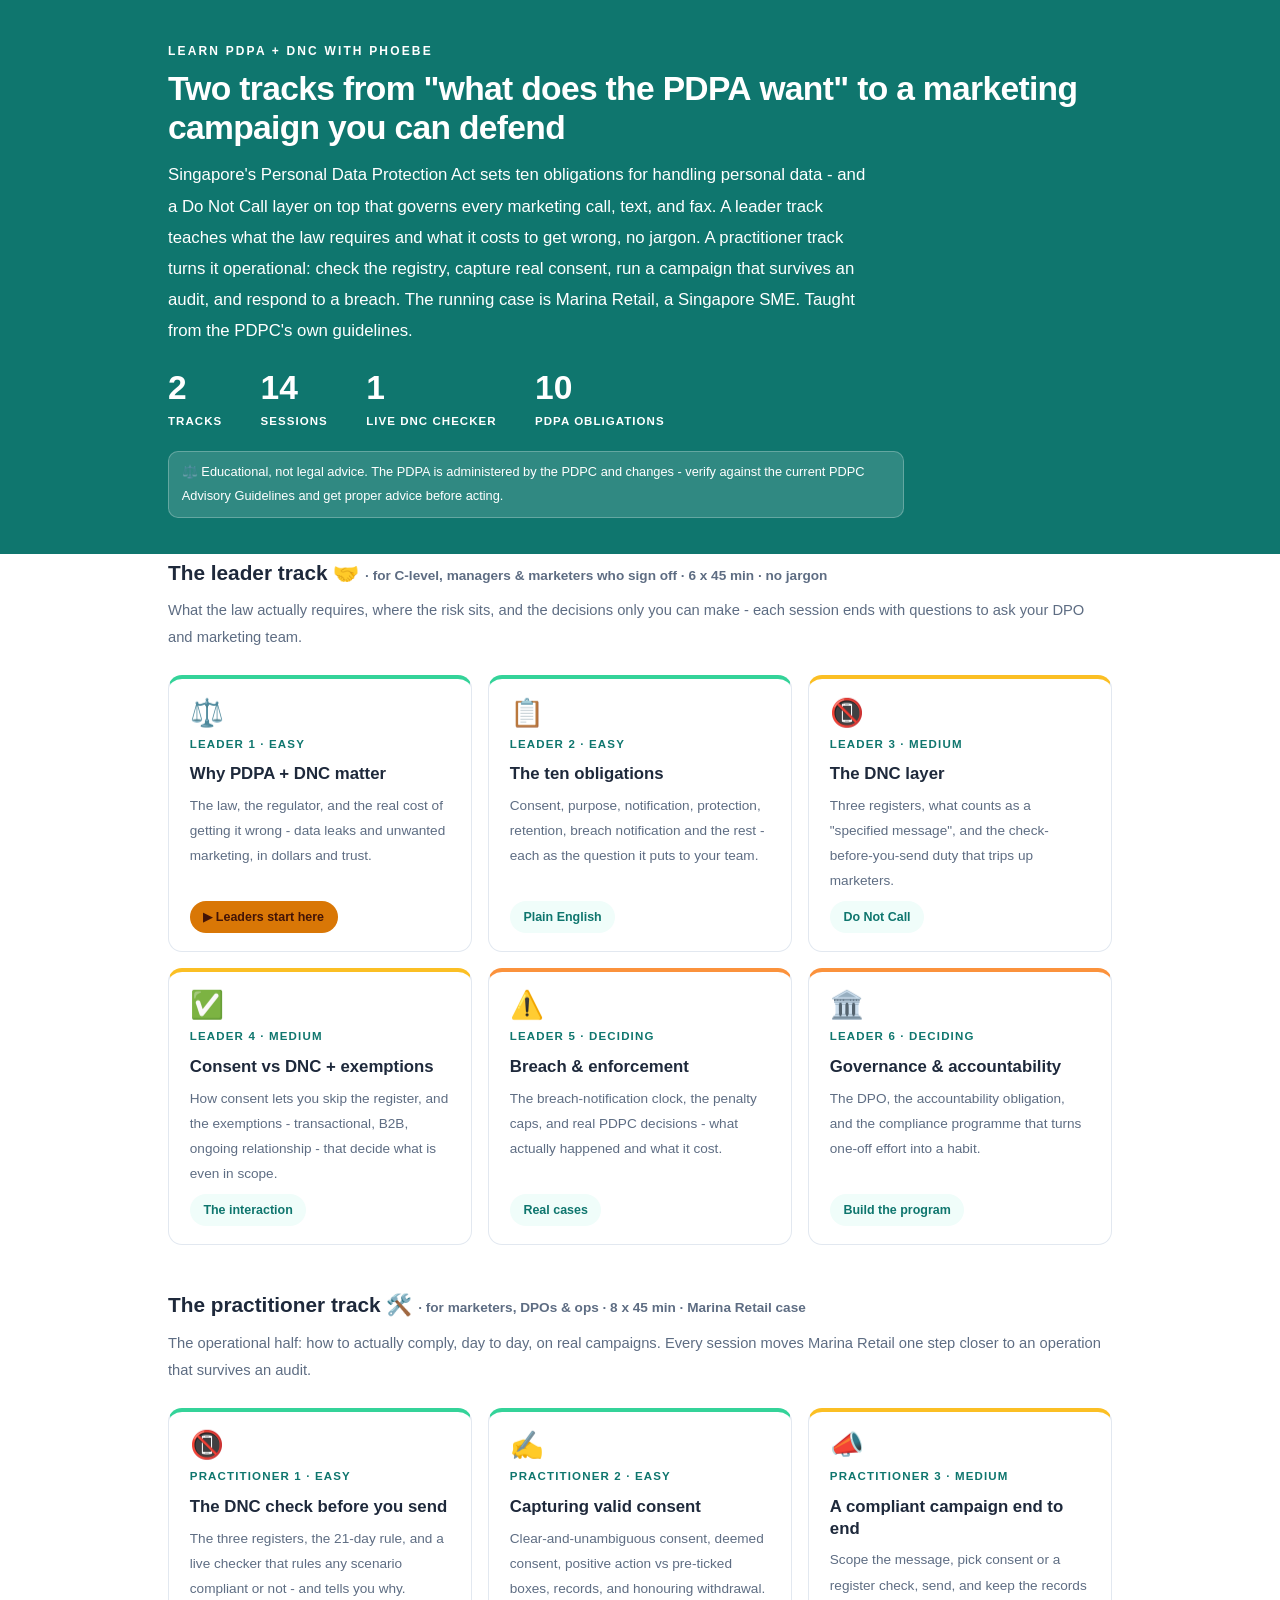
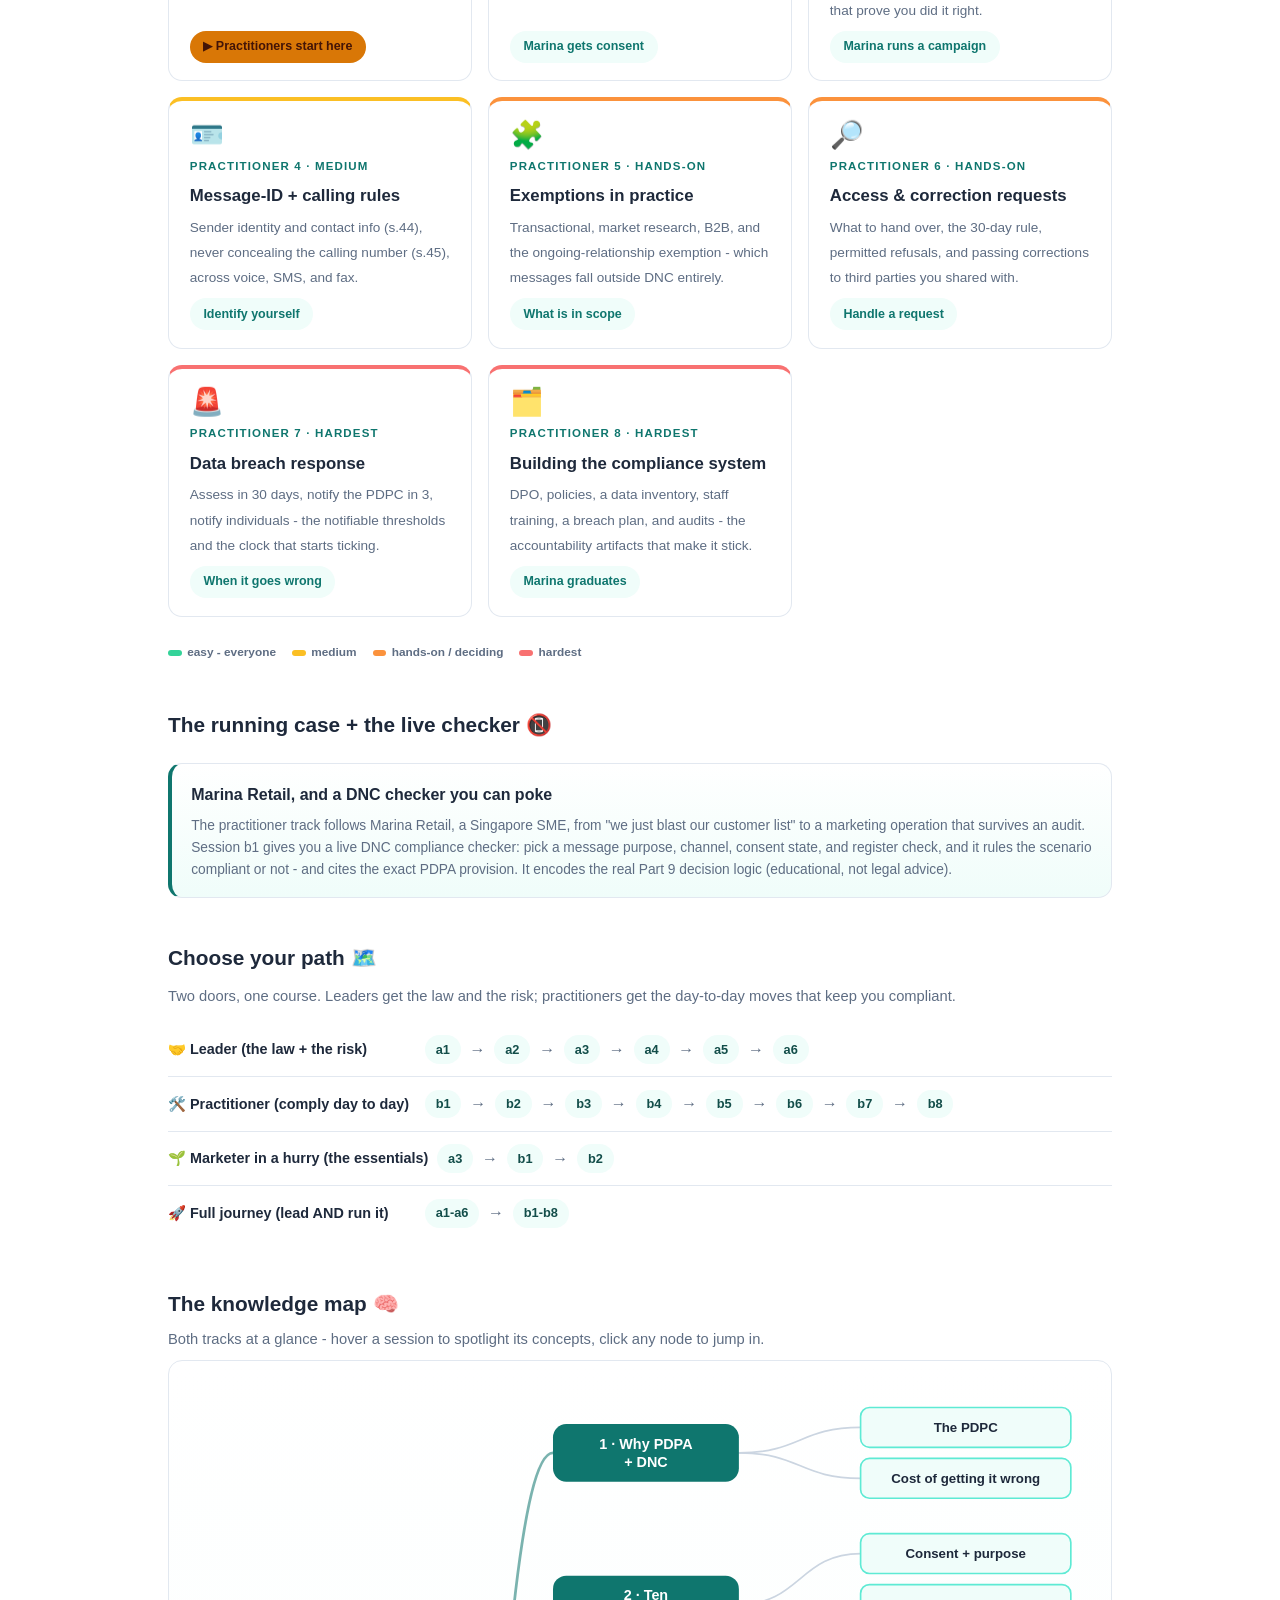
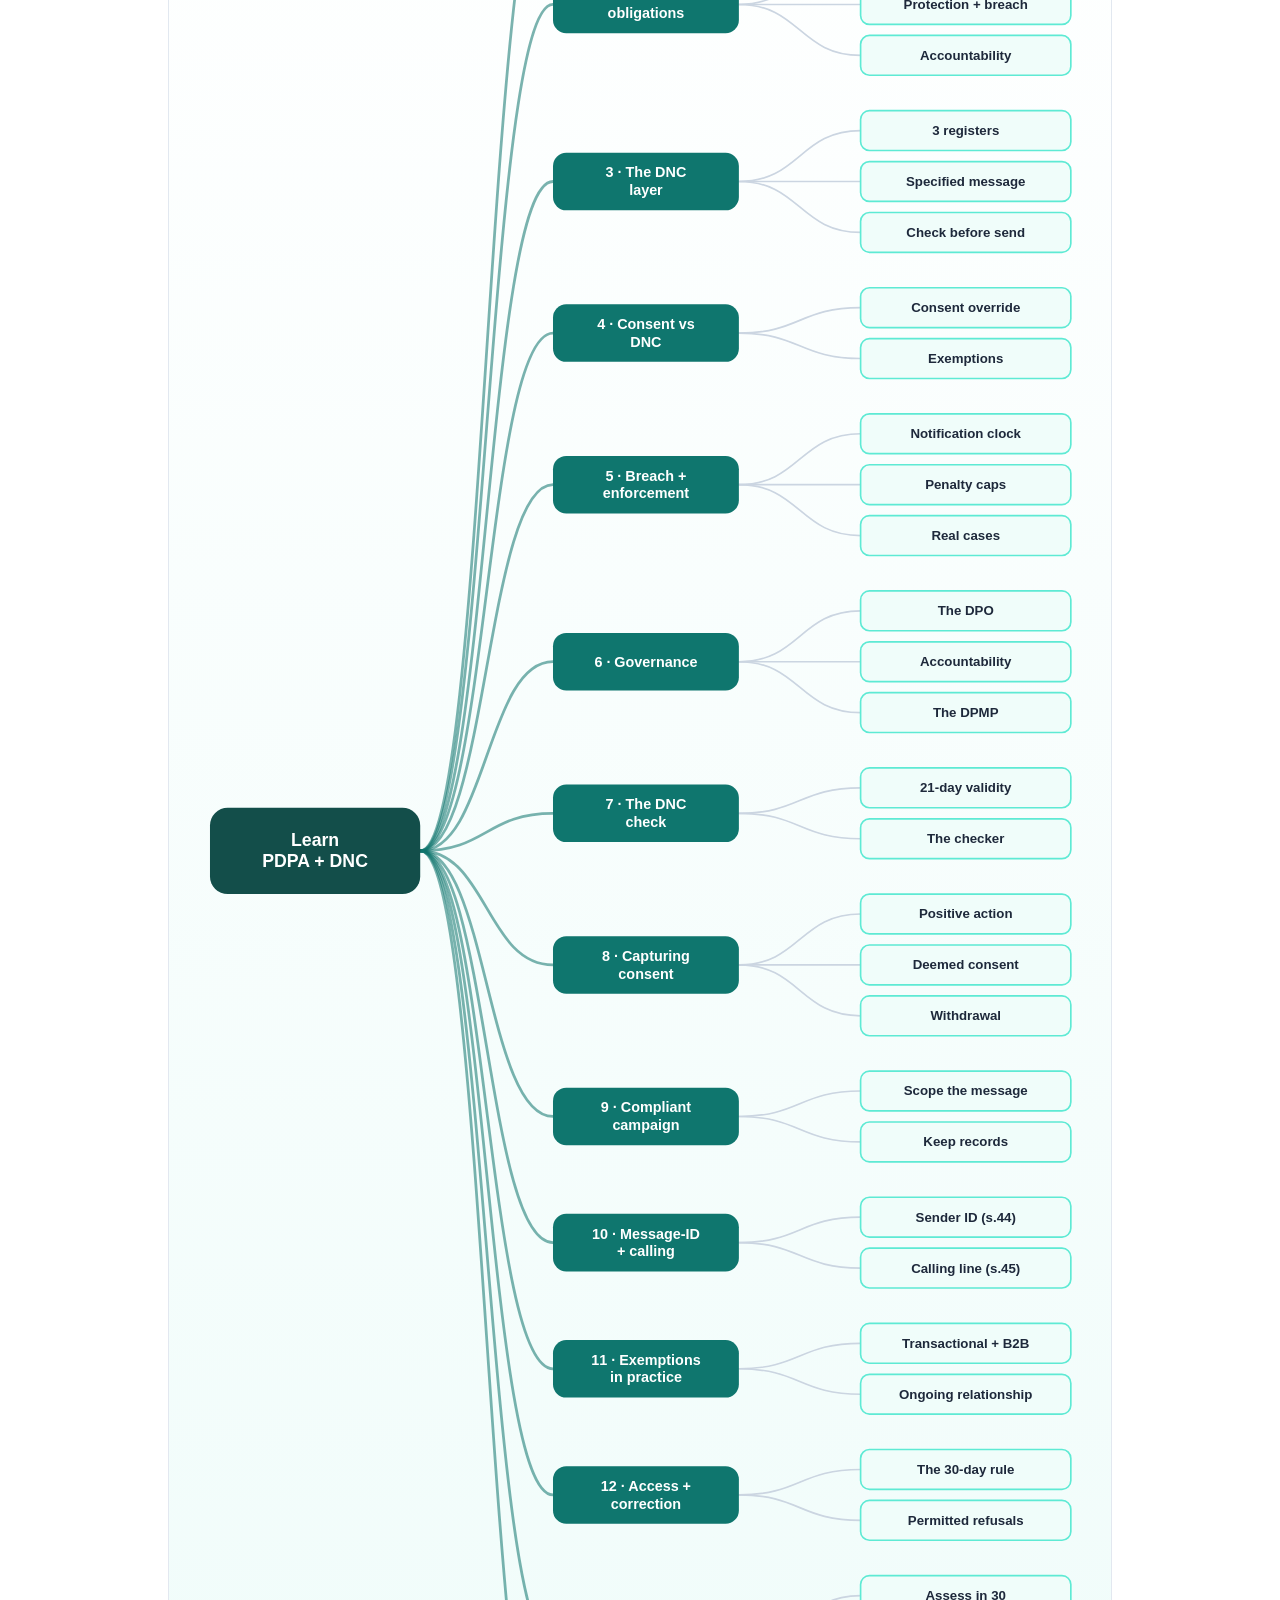
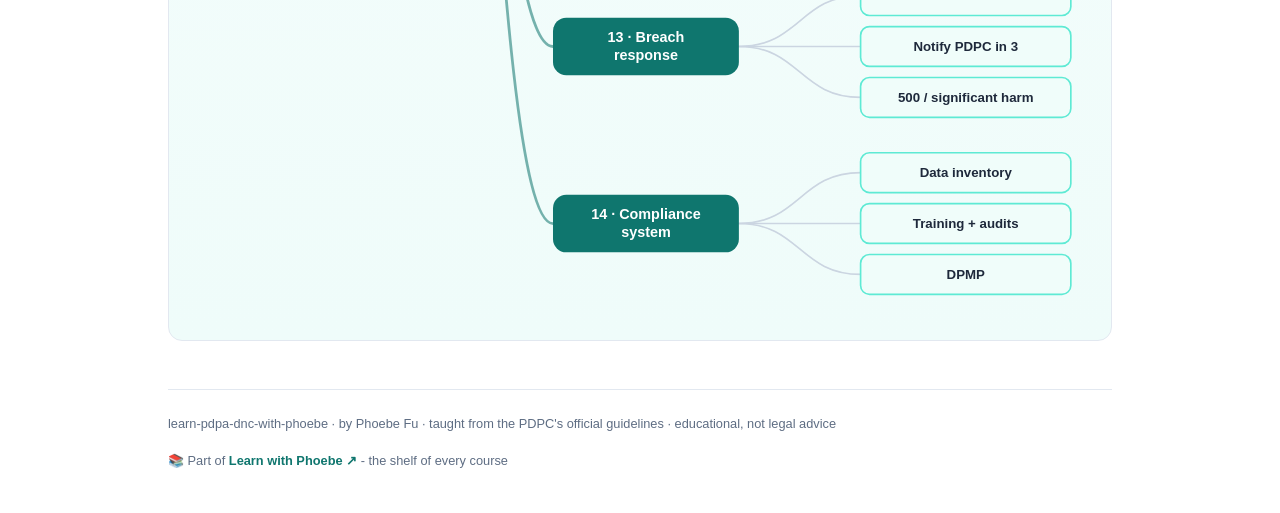
==== commit aee75ca2: "Light surfaces everywhere: lightbox, cheat panel, code boxes; contrast and phone-width fixes Every d" ====
--- a/index.html
+++ b/index.html
@@ -3,12 +3,27 @@
 <head>
 <meta charset="UTF-8">
 <meta name="viewport" content="width=device-width, initial-scale=1.0">
+<!-- social:start -->
+<meta name="description" content="Singapore&#x27;s Personal Data Protection Act sets ten obligations for handling personal data - and a Do Not Call layer on top that governs every marketing call, text, and fax. A leader track teaches...">
+<meta property="og:type" content="article">
+<meta property="og:site_name" content="Learn with Phoebe">
+<meta property="og:title" content="learn PDPA + DNC with phoebe - a two-track course on Singapore data protection">
+<meta property="og:description" content="Singapore&#x27;s Personal Data Protection Act sets ten obligations for handling personal data - and a Do Not Call layer on top that governs every marketing call, text, and fax. A leader track teaches...">
+<meta property="og:url" content="https://phoebefu6.github.io/learn-pdpa-dnc-with-phoebe/">
+<meta property="og:image" content="https://phoebefu6.github.io/learn-pdpa-dnc-with-phoebe/assets/og-cover.png">
+<meta property="og:image:width" content="1200">
+<meta property="og:image:height" content="630">
+<meta name="twitter:card" content="summary_large_image">
+<meta name="twitter:title" content="learn PDPA + DNC with phoebe - a two-track course on Singapore data protection">
+<meta name="twitter:description" content="Singapore&#x27;s Personal Data Protection Act sets ten obligations for handling personal data - and a Do Not Call layer on top that governs every marketing call, text, and fax. A leader track teaches...">
+<meta name="twitter:image" content="https://phoebefu6.github.io/learn-pdpa-dnc-with-phoebe/assets/og-cover.png">
+<!-- social:end -->
 <title>learn PDPA + DNC with phoebe - a two-track course on Singapore data protection</title>
-<link rel="stylesheet" href="assets/style.css?v=5">
+<link rel="stylesheet" href="assets/style.css?v=25">
 <style>
   .stats-row { display: flex; gap: 2.4rem; margin-top: 1.5rem; flex-wrap: wrap; }
   .stat b { display: block; font-size: 2.1rem; font-weight: 800; line-height: 1.05; font-variant-numeric: tabular-nums; }
-  .stat span { font-size: .72rem; opacity: .85; text-transform: uppercase; letter-spacing: .09em; font-weight: 600; }
+  .stat span { font-size: .72rem; opacity: 1; text-transform: uppercase; letter-spacing: .09em; font-weight: 600; }
   .lawnote { margin-top: 1rem; font-size: .8rem; background: rgba(255,255,255,.14); border: 1px solid rgba(255,255,255,.25); border-radius: 10px; padding: .55rem .8rem; max-width: 46rem; }
 
   .course-grid { display: grid; grid-template-columns: repeat(auto-fit, minmax(17rem, 1fr)); gap: 1rem; margin-top: 1.5rem; }
@@ -29,9 +44,9 @@
   .path { display: flex; gap: .55rem; align-items: center; padding: .75rem 0; border-bottom: .5px solid var(--hairline); flex-wrap: wrap; }
   .path:last-child { border-bottom: none; }
   .path b { min-width: 15.5rem; font-size: .9rem; }
-  .path .pstep { background: var(--indigo-50); color: var(--indigo); border-radius: 999px; padding: .16rem .68rem; font-weight: 700; font-size: .8rem; text-decoration: none; transition: all .12s ease; }
+  .path .pstep { background: var(--indigo-50); color: var(--indigo-deep); border-radius: 999px; padding: .16rem .68rem; font-weight: 700; font-size: .8rem; text-decoration: none; transition: all .12s ease; }
   .path .pstep:hover { background: var(--indigo); color: #fff; }
-  .path .parr { color: var(--faint); font-weight: 700; }
+  .path .parr { color: var(--muted); font-weight: 700; }
 
   .rp-card { border: 1px solid var(--hairline); border-left: 4px solid var(--indigo); border-radius: var(--radius); padding: 1rem 1.2rem; background: linear-gradient(180deg,#fff,var(--indigo-50)); margin-top: 1.2rem; }
   .rp-card h4 { font-size: 1rem; font-weight: 800; margin-bottom: .3rem; }
@@ -262,7 +277,7 @@
   ]
 };
 </script>
-<script src="assets/mindmap.js?v=5"></script>
-<script src="assets/app.js?v=5"></script>
+<script src="assets/mindmap.js?v=6"></script>
+<script src="assets/app.js?v=25"></script>
 </body>
 </html>
--- a/assets/style.css
+++ b/assets/style.css
@@ -8,15 +8,15 @@
   --indigo-soft: #5EEAD4;
   --indigo-50: #F0FDFA;
   --ink: #1E293B;
-  --muted: #64748B;
+  --muted: #5E6D83;
   --faint: #CBD5E1;
   --hairline: #E2E8F0;
   --amber: #D97706;
   --amber-ink: #431407;
   --amber-50: #FFF7ED;
   --paper: #FFFFFF;
-  --code-bg: #0F172A;
-  --code-ink: #E2E8F0;
+  --code-bg: #F0FDFA;
+  --code-ink: #1E293B;
   --radius: 14px;
 }
 
@@ -46,7 +46,7 @@
   font-size: .75rem;
   letter-spacing: .18em;
   text-transform: uppercase;
-  opacity: .85;
+  opacity: 1;
   font-weight: 600;
 }
 .masthead h1 {
@@ -57,7 +57,7 @@
   letter-spacing: -.02em;
 }
 .masthead h1 .accent { color: inherit; }
-.masthead .sub { font-size: 1.05rem; opacity: .92; max-width: 44rem; }
+.masthead .sub { font-size: 1.05rem; opacity: 1; max-width: 44rem; }
 
 .chip-row { display: flex; flex-wrap: wrap; gap: .5rem; margin-top: 1.1rem; }
 .chip {
@@ -71,7 +71,7 @@
   white-space: nowrap;
 }
 .chip.level { background: #fff; color: var(--indigo); }
-.chip.audience { background: rgba(255,255,255,.16); color: #fff; border: 1px solid rgba(255,255,255,.35); }
+.chip.audience { background: rgba(255,255,255,.08); color: #fff; border: 1px solid rgba(255,255,255,.35); }
 .chip.time { background: var(--ink); color: #fff; font-variant-numeric: tabular-nums; }
 
 /* ---------- agenda bar ---------- */
@@ -87,9 +87,9 @@
 }
 .agenda span { padding: .45rem .3rem; white-space: nowrap; overflow: hidden; text-overflow: ellipsis; }
 .agenda .a1 { background: var(--indigo-deep); }
-.agenda .a2 { background: var(--indigo-mid); }
+.agenda .a2 { background: #0B8277; color: #fff; }
 .agenda .a3 { background: var(--amber); color: var(--amber-ink); }
-.agenda .a4 { background: var(--indigo-soft); }
+.agenda .a4 { background: var(--indigo-soft); color: var(--ink); }
 
 /* ---------- toolbar ---------- */
 .toolbar {
@@ -101,8 +101,9 @@
   border-bottom: 1px solid var(--hairline);
   padding: .55rem 0;
 }
-.toolbar .wrap { display: flex; align-items: center; gap: .6rem; }
-.toolbar .crumb { font-size: .8rem; color: var(--muted); font-weight: 600; margin-right: auto; }
+.toolbar .wrap { display: flex; align-items: center; gap: .5rem; flex-wrap: nowrap; }
+.toolbar .crumb { font-size: .8rem; color: var(--muted); font-weight: 600; margin-right: auto; min-width: 0; white-space: nowrap; overflow: hidden; text-overflow: ellipsis; }
+.toolbar .btn { white-space: nowrap; flex: none; padding: .38rem .8rem; font-size: .78rem; line-height: 1.2; }
 .toolbar .crumb a { color: var(--indigo); text-decoration: none; }
 .btn {
   border: 1px solid var(--hairline);
@@ -223,7 +224,7 @@
 .pill.light { background: var(--indigo-50); color: var(--indigo); }
 .pill.inkpill { background: var(--ink); color: #fff; }
 .pill.amber, .pill.peach { background: var(--amber); color: var(--amber-ink); }
-.pill.bare { color: var(--faint); }
+.pill.bare { color: var(--muted); }
 
 /* ---------- 4D grid ---------- */
 .grid-2 { display: grid; grid-template-columns: repeat(auto-fit, minmax(15rem, 1fr)); gap: .8rem; margin: .5rem 0 1rem; }
@@ -252,10 +253,11 @@
 table.clean td:first-child { font-weight: 600; }
 
 /* ---------- prompt boxes ---------- */
-.prompt-box {
+.prompt-box{
   position: relative;
-  background: var(--code-bg);
-  color: var(--code-ink);
+  background: #F0FDFA;
+  border: 1px solid #E2E8F0;
+  color: #1E293B;
   border-radius: var(--radius);
   padding: 1.1rem 1.2rem;
   margin: 1rem 0 1.2rem;
@@ -265,12 +267,12 @@
   white-space: pre-wrap;
   word-break: break-word;
 }
-.prompt-box .label {
+.prompt-box .label{
   position: absolute;
   top: -0.7rem;
   left: 1rem;
-  background: var(--indigo);
-  color: #fff;
+  background: #0F766E;
+  color: #FFFFFF;
   font-family: "Inter", -apple-system, sans-serif;
   font-size: .68rem;
   font-weight: 700;
@@ -281,13 +283,13 @@
 }
 .prompt-box.bad .label { background: var(--faint); color: var(--ink); }
 .prompt-box.good .label { background: var(--amber); color: var(--amber-ink); }
-.copy-btn {
+.copy-btn{
   position: absolute;
   top: .7rem;
   right: .7rem;
-  background: rgba(255,255,255,.1);
-  border: 1px solid rgba(255,255,255,.25);
-  color: #fff;
+  background: #FFFFFF;
+  border: 1px solid #E2E8F0;
+  color: #1E293B;
   border-radius: 999px;
   padding: .25rem .8rem;
   font-size: .72rem;
@@ -296,17 +298,21 @@
   font-family: "Inter", -apple-system, sans-serif;
   transition: background .15s ease;
 }
-.copy-btn:hover { background: rgba(255,255,255,.22); }
+.copy-btn:hover { background: #E2E8F0; }
 .copy-btn.copied { background: var(--amber); border-color: var(--amber); color: var(--amber-ink); }
 
 /* ---------- demo steps ---------- */
 .steps { counter-reset: step; margin: .6rem 0 1rem; }
 .step {
-  display: flex;
-  gap: .9rem;
+  display: grid;
+  grid-template-columns: max-content minmax(0, 1fr);
+  column-gap: .9rem;
+  row-gap: .2rem;
   padding: .85rem 0;
   border-bottom: .5px solid var(--hairline);
 }
+.step > * { grid-column: 2; min-width: 0; }
+.step > .prompt-box { margin: .8rem 0 .4rem; }
 .step:last-child { border-bottom: none; }
 .step::before {
   counter-increment: step;
@@ -382,11 +388,11 @@
   gap: .4rem;
 }
 
-.lightbox {
+.lightbox{
   position: fixed;
   inset: 0;
   z-index: 100;
-  background: rgba(30,41,59,.9);
+  background: rgba(255,255,255,.97);
   display: none;
   align-items: center;
   justify-content: center;
@@ -394,8 +400,10 @@
   cursor: zoom-out;
 }
 .lightbox.open { display: flex; }
-.lightbox .inner {
+.lightbox .inner{
   background: #fff;
+  border: 1px solid #E2E8F0;
+  box-shadow: 0 10px 40px rgba(30,41,59,.14);
   border-radius: var(--radius);
   padding: 2rem;
   max-width: 94vw;
@@ -403,13 +411,12 @@
   overflow: auto;
 }
 .lightbox .inner svg, .lightbox .inner img { width: min(88vw, 70rem); height: auto; }
-.lightbox .close-hint {
+.lightbox .close-hint{
   position: fixed;
   top: 1rem; right: 1.4rem;
-  color: #fff;
+  color: #1E293B;
   font-size: .8rem;
   font-weight: 600;
-  opacity: .8;
 }
 
 /* ---------- courses covered ---------- */
@@ -428,19 +435,20 @@
 .covered-row .note { margin-left: auto; color: var(--muted); font-size: .78rem; text-align: right; }
 
 /* ---------- cheat sheet footer ---------- */
-.cheat {
-  background: var(--ink);
-  color: #fff;
+.cheat{
+  background: #F0FDFA;
+  border: 1px solid #E2E8F0;
+  color: #1E293B;
   border-radius: var(--radius);
   padding: 1.6rem 1.6rem 1.3rem;
   margin-top: 3rem;
 }
 .cheat h3 { font-size: 1.1rem; margin-bottom: 1rem; }
-.cheat h3 span { color: var(--indigo-soft); }
+.cheat h3 span { color: #0F766E; }
 .cheat .grid-2 { gap: 1rem; }
 .cheat .cheat-item { border-left: 3px solid var(--indigo-mid); padding-left: .8rem; }
-.cheat .cheat-item b { display: block; font-size: .85rem; color: var(--indigo-soft); }
-.cheat .cheat-item span { font-size: .82rem; opacity: .85; }
+.cheat .cheat-item b { display: block; font-size: .85rem; color: #134E4A; }
+.cheat .cheat-item span { font-size: .82rem; color: #64748B; }
 
 footer.pagefoot {
   border-top: 1px solid var(--hairline);
@@ -535,7 +543,7 @@
   margin-top: 1.1rem;
   flex-wrap: wrap;
 }
-.journey .jlabel { font-size: .7rem; font-weight: 700; text-transform: uppercase; letter-spacing: .09em; opacity: .8; margin-right: .3rem; }
+.journey .jlabel { font-size: .7rem; font-weight: 700; text-transform: uppercase; letter-spacing: .09em; opacity: 1; margin-right: .3rem; }
 .journey a {
   width: 1.7rem; height: 1.7rem;
   border-radius: 999px;
@@ -754,14 +762,18 @@
   /* 44px tap targets */
   details.card summary { min-height: 44px; }
   .qopt { min-height: 44px; display: flex; align-items: center; padding: .7rem .9rem; }
-  .toolbar .btn, .pagefoot a { min-height: 44px; display: inline-flex; align-items: center; }
+  .toolbar .btn, .pagefoot a { min-height: 44px; display: inline-flex; align-items: center; justify-content: center; }
+  .toolbar .crumb, .toolbar #zoom-toggle { display: none; }
+  .toolbar .btn { flex: 1 1 0; padding: .3rem .4rem; font-size: .72rem; }
+  table.clean { display: block; overflow-x: auto; -webkit-overflow-scrolling: touch; }
 }
 
 @media (max-width: 640px) {
   /* long inline code tokens and nowrap chips are the two things that still
      forced the page sideways below 640px: let them break rather than push
      the layout. Inside the media query only - desktop is untouched. */
-  :not(pre) > code, .prompt-box span, code span { overflow-wrap: anywhere; word-break: break-word; }
+  :not(pre) > code, .prompt-box span, code span,
+  p span, li span, td span { overflow-wrap: anywhere; word-break: break-word; }
   .chip, .syn-chip, .pill, .mode, .tag { white-space: normal; max-width: 100%; }
 
   /* the agenda bar truncated its own labels into nonsense - stack it */
@@ -793,3 +805,28 @@
   color: var(--pv-flag);
 }
 /* === /LWP-PATCH === */
+
+/* layout-patch-3: phone-width overflow (2026-10-10) */
+.sql-bar { flex-wrap: wrap; }
+@media (max-width: 480px) {
+  .covered-row { flex-wrap: wrap; }
+  .covered-row .note { margin-left: 0; text-align: left; flex-basis: 100%; }
+  details.card summary { flex-wrap: wrap; }
+  details.card summary .mini { white-space: normal; }
+  .wk, .sqlbox, .prompt-box, pre { max-width: 100%; overflow-x: auto; }
+  .mono, code, strong, .note { overflow-wrap: anywhere; }
+  select, input[type=range], label { max-width: 100%; }
+  canvas, svg, img { max-width: 100%; height: auto; }
+  .tree-kids, .tree-node-wrap, .tree-node, .rb-night, .al-row, .gd-field, .tl-row, .sl-row { max-width: 100%; overflow-x: auto; }
+  .tl-cols, .sl-cols, .bb-cols, .ev-cols, [class$="-cols"] { grid-template-columns: 1fr !important; display: grid; }
+  .tl-cols > *, .sl-cols > *, [class$="-cols"] > * { min-width: 0; max-width: 100%; }
+  .mono { white-space: normal; }
+  .er-w, .bb-lab, .tl-lev, .sl-lev { max-width: 100%; white-space: normal; }
+}
+/* contrast-patch-2b */
+.cheat a { color: var(--indigo-deep, var(--ink)); }
+.chip.audience { background: transparent; border-color: rgba(255,255,255,.55); }
+.masthead a, .masthead .sub a { color: #fff; text-decoration: underline; text-underline-offset: 2px; }
+.prompt-box b, .prompt-box strong { color: var(--indigo-deep, var(--ink)); }
+.prompt-box span, .prompt-box em, .prompt-box i { color: inherit; }
+.pp-stamp i { color: var(--ink); }
